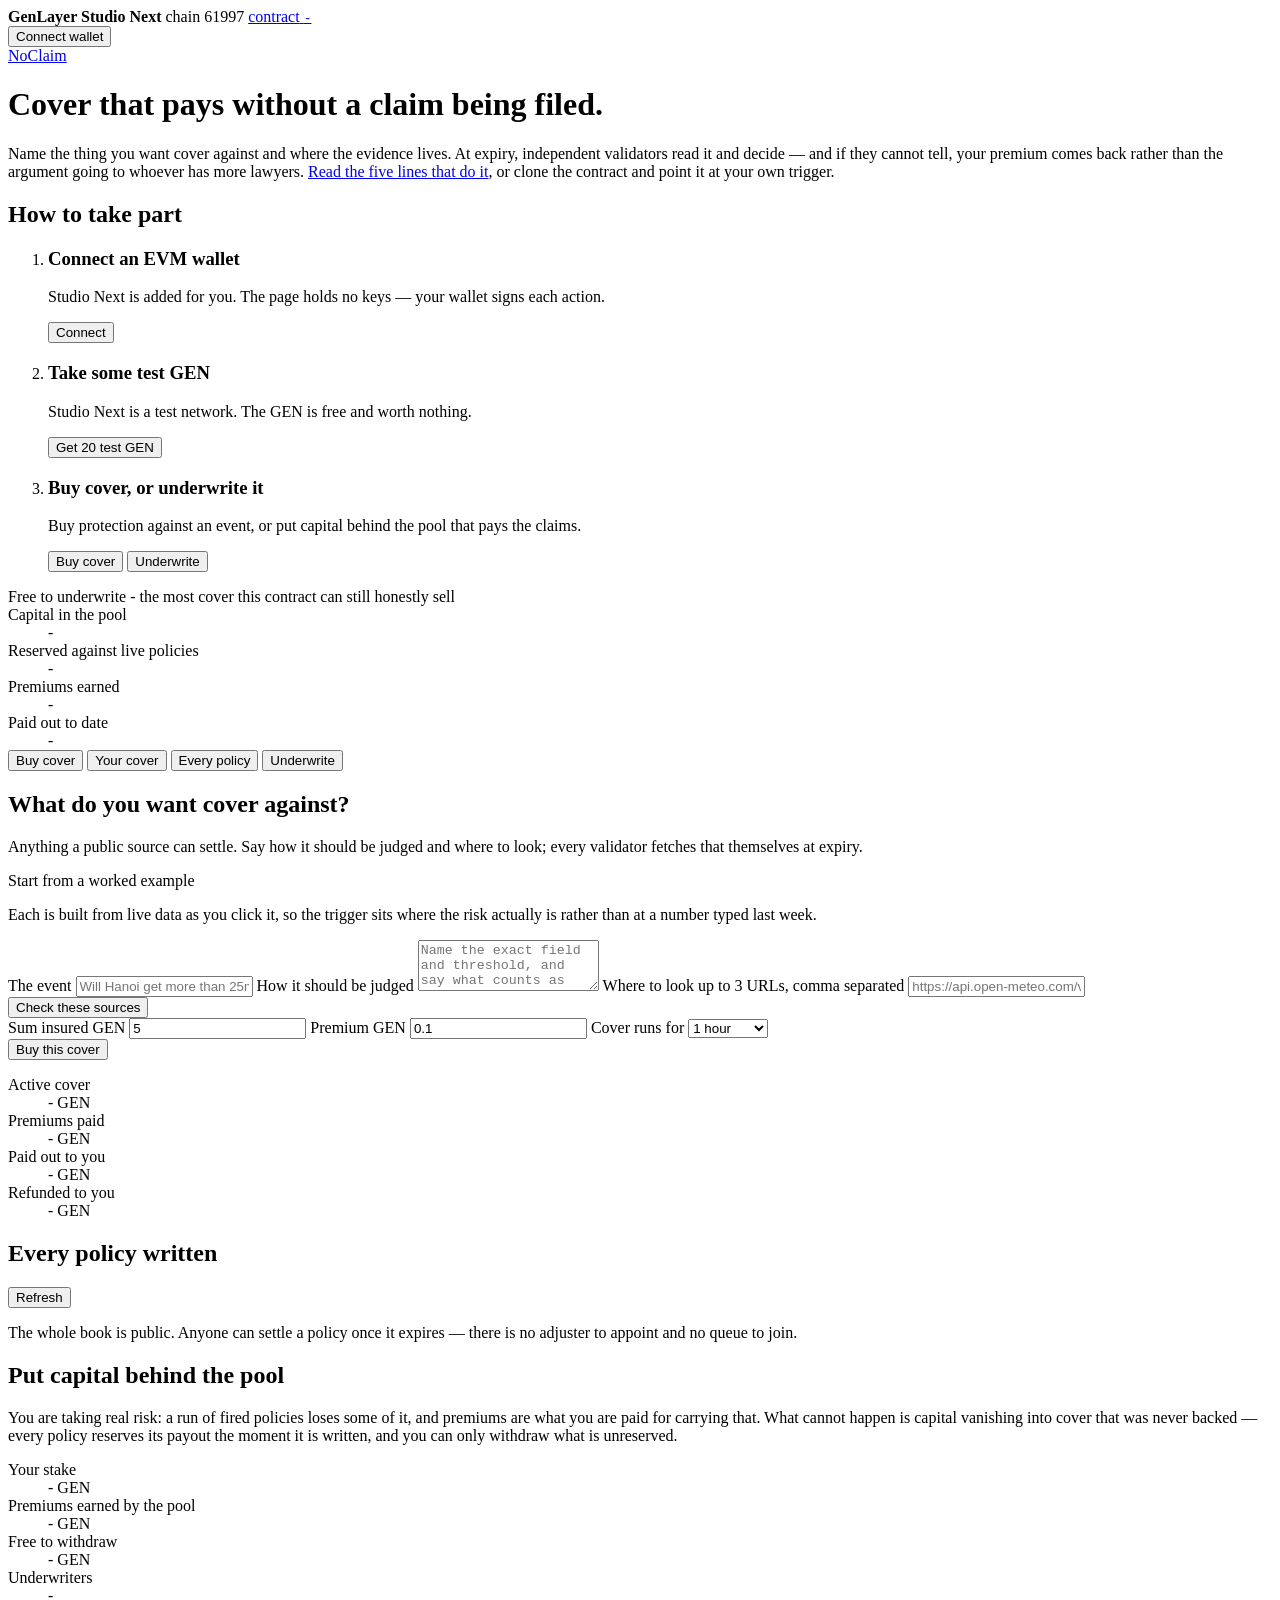
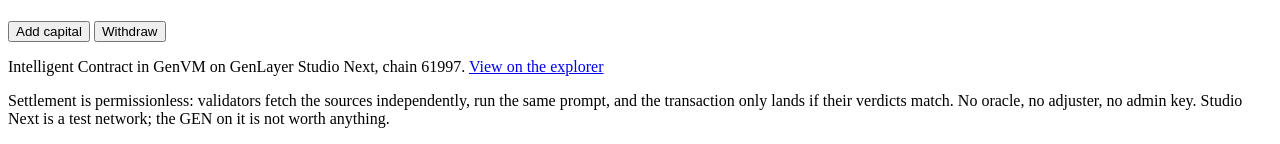
==== frontend/noclaim.html @ 23fc41a4 "feat: migrate and deploy NoClaim to GenLayer Studio Next (chain 61997)" ====
<!doctype html>
<html lang="en">
<head>
<meta charset="utf-8">
<meta name="viewport" content="width=device-width, initial-scale=1">
<title>NoClaim - cover that pays without a claim</title>
<meta name="description" content="Parametric cover on GenLayer. Name the trigger, pay a premium, and validators settle it from evidence. If they cannot, your premium comes back.">
<link rel="preconnect" href="https://fonts.googleapis.com">
<link rel="preconnect" href="https://fonts.gstatic.com" crossorigin>
<link rel="stylesheet" href="https://fonts.googleapis.com/css2?family=Newsreader:ital,opsz,wght@0,6..72,400;0,6..72,500;0,6..72,600;0,6..72,700&family=IBM+Plex+Mono:wght@400;500;600&family=IBM+Plex+Sans:wght@400;500;600&display=swap">
<link rel="icon" id="favicon" href="data:,">
<link rel="stylesheet" href="styles.css">
<script type="importmap">
{
  "imports": {
    "genlayer-js": "https://esm.sh/genlayer-js@2.0.0-rc.1",
    "genlayer-js/chains": "https://esm.sh/genlayer-js@2.0.0-rc.1/chains",
    "genlayer-js/types": "https://esm.sh/genlayer-js@2.0.0-rc.1/types"
  }
}
</script>
</head>
<body class="desk">

<!-- The network is not a footnote. Which chain this is talking to, which
     contract, and whether the wallet agrees, all live above everything else. -->
<div class="netbar" id="netbar">
  <div class="wrap netbar-inner">
    <span class="net-state" id="net-state">
      <span class="dot" id="net-dot"></span>
      <strong id="net-name">GenLayer Studio Next</strong>
      <span class="net-id" id="net-id">chain 61997</span>
    </span>
    <a class="net-contract" id="net-contract" href="#" target="_blank" rel="noopener" title="View the contract on the explorer">
      <span class="label">contract</span>
      <code id="contract-address">-</code>
    </a>
    <div class="netbar-right">
      <button id="btn-switch-chain" class="warnbtn" hidden>Switch to Studio Next</button>
      <span class="net-account" id="net-account" hidden>
        <code id="wallet-address">-</code>
        <!-- The wallet's own balance, because a payout of a few GEN into an
             account holding millions is invisible in the wallet itself, and
             that is exactly how "the money never arrived" gets reported. -->
        <span class="net-gen"><code id="wallet-gen">-</code> GEN</span>
        <button id="btn-signout" class="link">disconnect</button>
      </span>
      <button id="btn-connect" class="primary small">Connect wallet</button>
    </div>
  </div>
</div>

<header class="hero">
  <div class="wrap">
    <a class="lockup" href="index.html" title="Back to the home page">
      <span class="mark-slot" id="mark-slot"></span>
      <span class="wordmark">NoClaim</span>
    </a>
    <h1>Cover that pays without a claim being filed.</h1>
    <p class="hero-lede">
      Name the thing you want cover against and where the evidence lives. At
      expiry, independent validators read it and decide &mdash; and if they
      cannot tell, your premium comes back rather than the argument going to
      whoever has more lawyers.
      <a href="index.html#build">Read the five lines that do it</a>, or clone
      the contract and point it at your own trigger.
    </p>
  </div>
</header>

<!-- Where you are, right now, in three concrete steps. Ticks fill in from real
     state rather than being a static list of instructions. -->
<section class="wrap start" id="start">
  <div class="start-head">
    <h2>How to take part</h2>
    <span class="start-progress" id="start-progress"></span>
  </div>
  <ol class="steps-live" id="steps-live">
    <li id="step-connect">
      <span class="tick"></span>
      <div>
        <h3>Connect an EVM wallet</h3>
        <p>Studio Next is added for you. The page holds no keys &mdash; your wallet signs each action.</p>
        <button class="ghost small" id="step-connect-btn">Connect</button>
      </div>
    </li>
    <li id="step-gen">
      <span class="tick"></span>
      <div>
        <h3>Take some test GEN</h3>
        <p>Studio Next is a test network. The GEN is free and worth nothing.</p>
        <button class="ghost small" id="step-gen-btn">Get 20 test GEN</button>
      </div>
    </li>
    <li id="step-act">
      <span class="tick"></span>
      <div>
        <h3>Buy cover, or underwrite it</h3>
        <p>Buy protection against an event, or put capital behind the pool that pays the claims.</p>
        <div class="step-actions">
          <button class="ghost small" id="step-buy-btn">Buy cover</button>
          <button class="ghost small" id="step-uw-btn">Underwrite</button>
        </div>
      </div>
    </li>
  </ol>
</section>

<!-- The pool, in the terms that matter to each side of it. -->
<section class="wrap pool-strip">
  <div class="pool-card">
    <span class="pool-label">Free to underwrite</span>
    <span class="pool-figure" id="stat-free">-</span>
    <span class="pool-note">the most cover this contract can still honestly sell</span>
  </div>
  <div class="pool-side">
    <div><dt>Capital in the pool</dt><dd id="stat-total">-</dd></div>
    <div><dt>Reserved against live policies</dt><dd id="stat-reserved">-</dd></div>
    <div><dt>Premiums earned</dt><dd id="stat-earned">-</dd></div>
    <div><dt>Paid out to date</dt><dd id="stat-paid">-</dd></div>
  </div>
</section>

<main class="wrap">

  <div class="tabs" role="tablist">
    <button class="tab active" data-tab="buy" role="tab">Buy cover</button>
    <button class="tab" data-tab="mine" role="tab">Your cover <span class="count" id="tab-mine-count"></span></button>
    <button class="tab" data-tab="book" role="tab">Every policy <span class="count" id="tab-book-count"></span></button>
    <button class="tab" data-tab="underwrite" role="tab">Underwrite</button>
  </div>

  <!-- Buy -->
  <section class="tabpanel active" id="panel-buy">
    <div class="panel">
      <h2>What do you want cover against?</h2>
      <p class="lede">
        Anything a public source can settle. Say how it should be judged and
        where to look; every validator fetches that themselves at expiry.
      </p>

      <div class="templates">
        <span class="eyebrow">Start from a worked example</span>
        <div class="template-chips" id="template-chips"></div>
        <p class="fineprint" id="template-note">
          Each is built from live data as you click it, so the trigger sits where
          the risk actually is rather than at a number typed last week.
        </p>
      </div>

      <form id="buy-form">
        <label>
          The event
          <input id="f-trigger" maxlength="300" required
                 placeholder="Will Hanoi get more than 25mm of rain tomorrow?">
        </label>
        <label>
          How it should be judged
          <textarea id="f-criteria" maxlength="600" rows="3" required
                    placeholder="Name the exact field and threshold, and say what counts as UNKNOWN."></textarea>
        </label>
        <label>
          Where to look <span class="hint-inline">up to 3 URLs, comma separated</span>
          <input id="f-sources" spellcheck="false"
                 placeholder="https://api.open-meteo.com/v1/forecast?...">
        </label>
        <div class="source-tools">
          <button type="button" id="btn-check-sources" class="ghost small">Check these sources</button>
          <span class="warn" id="source-warning" hidden></span>
        </div>
        <div id="source-preview" class="source-preview" hidden></div>

        <div class="row">
          <label>
            Sum insured <span class="hint-inline">GEN</span>
            <input id="f-payout" type="number" step="0.1" min="0.1" value="5">
          </label>
          <label>
            Premium <span class="hint-inline">GEN</span>
            <input id="f-premium" type="number" step="0.01" min="0" value="0.1">
          </label>
          <label>
            Cover runs for
            <select id="f-window">
              <option value="6">6 minutes</option>
              <option value="60" selected>1 hour</option>
              <option value="360">6 hours</option>
              <option value="1440">1 day</option>
              <option value="10080">1 week</option>
            </select>
          </label>
        </div>

        <div class="quote" id="quote"></div>
        <button type="submit" id="btn-buy" class="primary">Buy this cover</button>
        <p class="fineprint" id="buy-hint"></p>
      </form>
    </div>
  </section>

  <!-- Your cover -->
  <section class="tabpanel" id="panel-mine">
    <div class="collect-banner" id="collect-panel" hidden>
      <div>
        <strong id="collect-line"></strong>
        <p class="fineprint">A paid claim, a refunded premium, or both. It is credited to you until you take it.</p>
      </div>
      <button id="btn-collect-all" class="primary">Collect</button>
    </div>
    <dl class="mine-summary" id="mine-summary">
      <div><dt>Active cover</dt><dd><span id="mine-active">-</span> <span class="unit">GEN</span></dd></div>
      <div><dt>Premiums paid</dt><dd><span id="mine-premiums">-</span> <span class="unit">GEN</span></dd></div>
      <div><dt>Paid out to you</dt><dd><span id="mine-paid">-</span> <span class="unit">GEN</span></dd></div>
      <div><dt>Refunded to you</dt><dd><span id="mine-refunded">-</span> <span class="unit">GEN</span></dd></div>
    </dl>
    <div id="mine-policies"></div>
  </section>

  <!-- The book -->
  <section class="tabpanel" id="panel-book">
    <div class="section-head">
      <h2>Every policy written</h2>
      <button id="btn-refresh" class="link">Refresh</button>
    </div>
    <p class="lede">
      The whole book is public. Anyone can settle a policy once it expires
      &mdash; there is no adjuster to appoint and no queue to join.
    </p>
    <div id="policies"></div>
  </section>

  <!-- Underwrite -->
  <section class="tabpanel" id="panel-underwrite">
    <div class="panel">
      <h2>Put capital behind the pool</h2>
      <p class="lede">
        You are taking real risk: a run of fired policies loses some of it, and
        premiums are what you are paid for carrying that. What cannot happen is
        capital vanishing into cover that was never backed &mdash; every policy
        reserves its payout the moment it is written, and you can only withdraw
        what is unreserved.
      </p>
      <dl class="mine-summary">
        <div><dt>Your stake</dt><dd><span id="uw-stake">-</span> <span class="unit">GEN</span></dd></div>
        <div><dt>Premiums earned by the pool</dt><dd><span id="uw-earned">-</span> <span class="unit">GEN</span></dd></div>
        <div><dt>Free to withdraw</dt><dd><span id="uw-free">-</span> <span class="unit">GEN</span></dd></div>
        <div><dt>Underwriters</dt><dd id="uw-count">-</dd></div>
      </dl>
      <div class="account-actions" id="uw-actions">
        <button id="btn-fund-pool" class="primary">Add capital</button>
        <button id="btn-withdraw-pool" class="ghost">Withdraw</button>
      </div>
    </div>
  </section>

</main>

<footer class="wrap">
  <p>
    Intelligent Contract in GenVM on GenLayer Studio Next, chain 61997.
    <a id="explorer-link" href="#" target="_blank" rel="noopener">View on the explorer</a>
  </p>
  <p class="fineprint">
    Settlement is permissionless: validators fetch the sources independently, run
    the same prompt, and the transaction only lands if their verdicts match. No
    oracle, no adjuster, no admin key. Studio Next is a test network; the GEN on it
    is not worth anything.
  </p>
</footer>

<div id="toast" class="toast" hidden></div>

<script type="module" src="noclaim.js"></script>
</body>
</html>
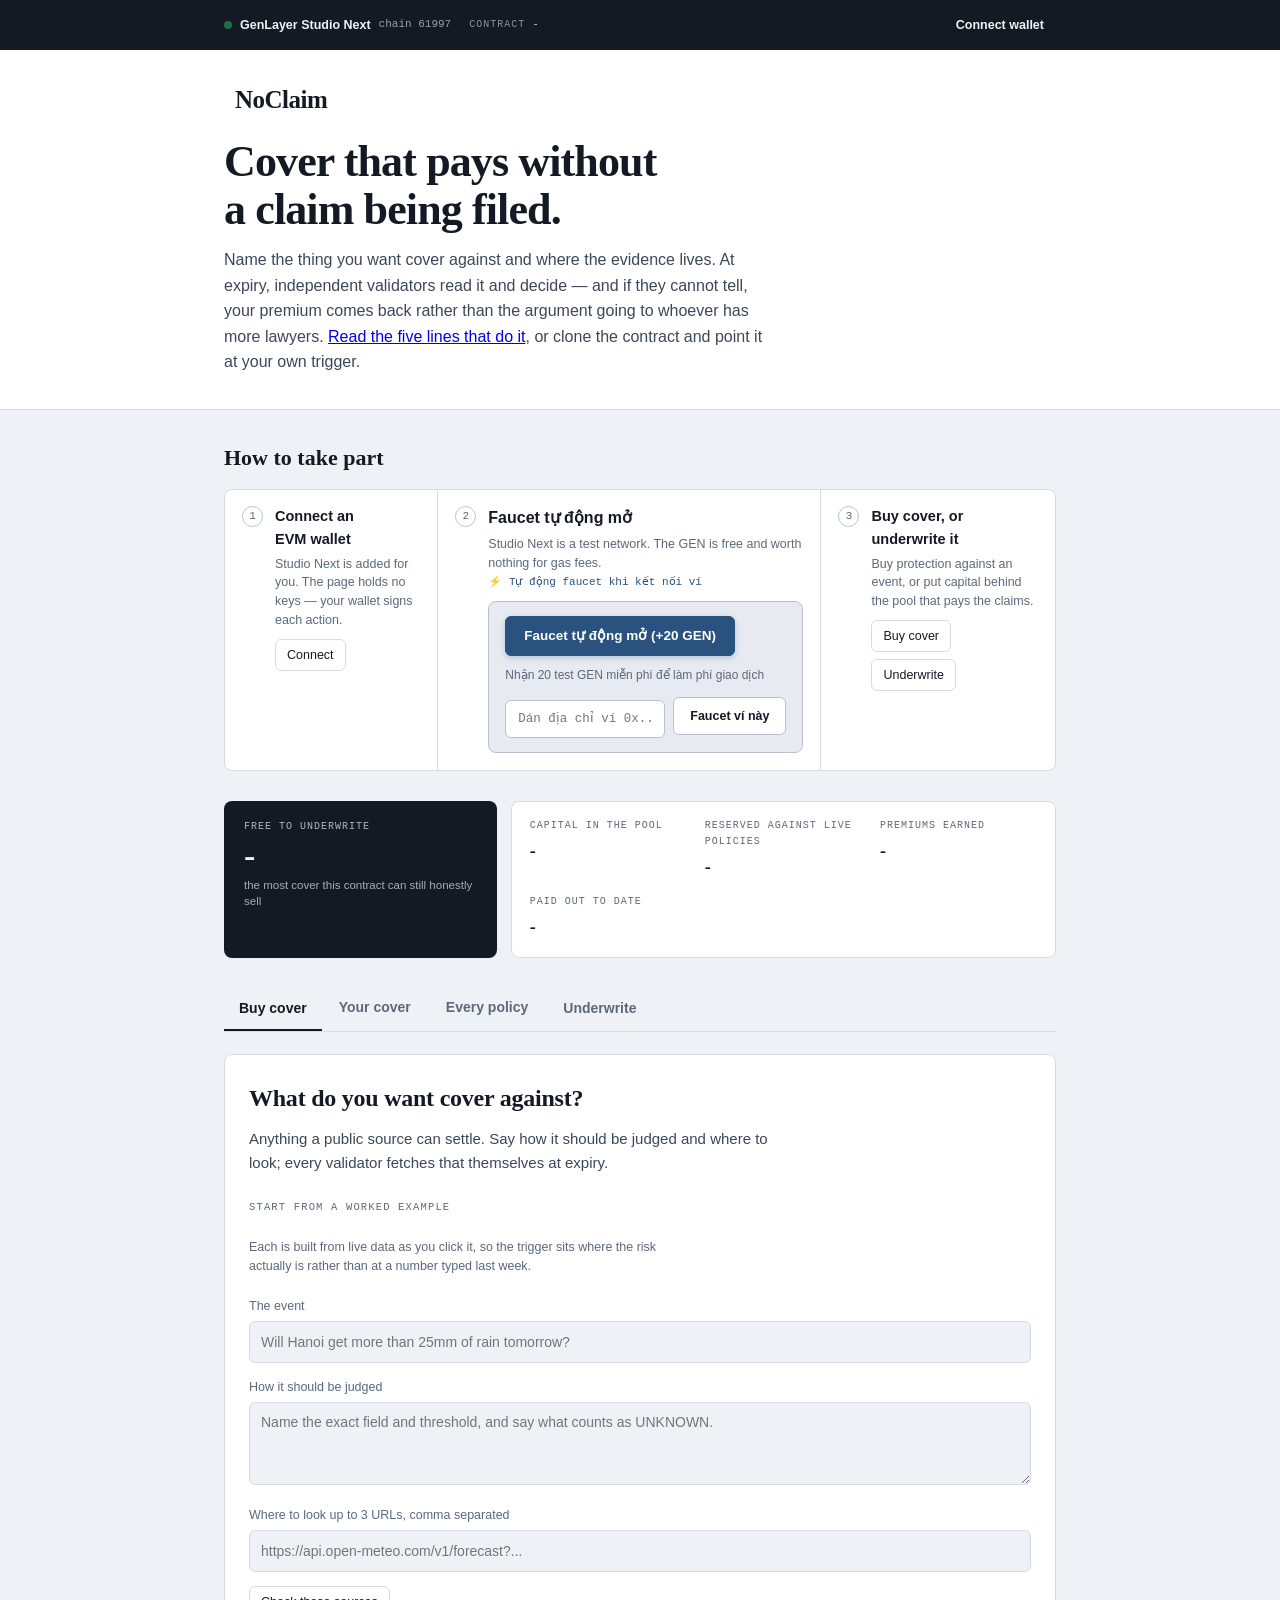
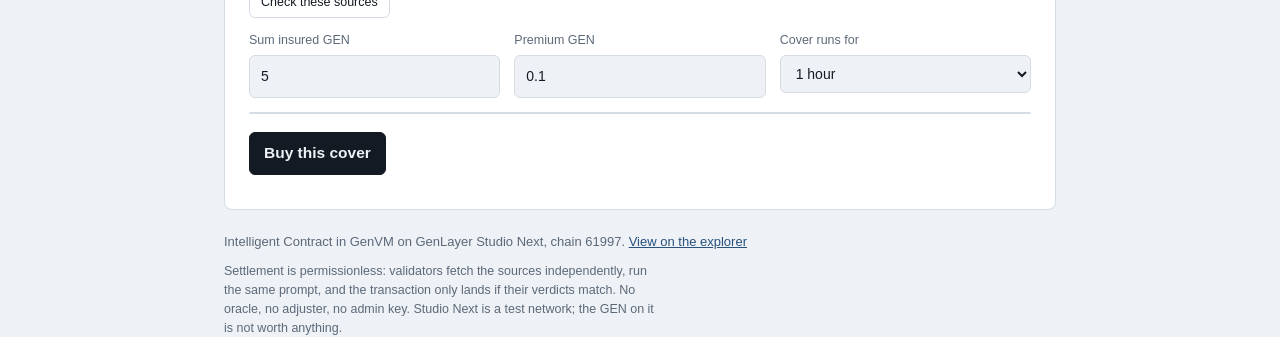
==== commit ffaf10c5: "feat: enlarge faucet box, keep faucet visible, add tx status HUD, and local faucet proxy" ====
--- a/frontend/noclaim.html
+++ b/frontend/noclaim.html
@@ -43,6 +43,7 @@
              account holding millions is invisible in the wallet itself, and
              that is exactly how "the money never arrived" gets reported. -->
         <span class="net-gen"><code id="wallet-gen">-</code> GEN</span>
+        <button id="netbar-faucet-btn" class="netbar-faucet-btn" title="Request 20 test GEN for fees">+ Faucet</button>
         <button id="btn-signout" class="link">disconnect</button>
       </span>
       <button id="btn-connect" class="primary small">Connect wallet</button>
@@ -87,9 +88,20 @@
     <li id="step-gen">
       <span class="tick"></span>
       <div>
-        <h3>Take some test GEN</h3>
-        <p>Studio Next is a test network. The GEN is free and worth nothing.</p>
-        <button class="ghost small" id="step-gen-btn">Get 20 test GEN</button>
+        <h3>Faucet tự động mở</h3>
+        <p>Studio Next is a test network. The GEN is free and worth nothing for gas fees. <span class="auto-faucet-tag">⚡ Tự động faucet khi kết nối ví</span></p>
+        <div class="faucet-box">
+          <div class="faucet-top-row">
+            <div class="action-status-wrap">
+              <button type="button" class="faucet-main-btn" id="step-gen-btn">Faucet tự động mở (+20 GEN)</button>
+            </div>
+            <span class="faucet-note">Nhận 20 test GEN miễn phí để làm phí giao dịch</span>
+          </div>
+          <div class="faucet-manual-row">
+            <input type="text" id="faucet-custom-addr" placeholder="Dán địa chỉ ví 0x... để faucet ngay" spellcheck="false" class="faucet-input">
+            <button type="button" class="faucet-sub-btn" id="faucet-custom-btn">Faucet ví này</button>
+          </div>
+        </div>
       </div>
     </li>
     <li id="step-act">
@@ -192,7 +204,9 @@
         </div>
 
         <div class="quote" id="quote"></div>
-        <button type="submit" id="btn-buy" class="primary">Buy this cover</button>
+        <div class="action-status-wrap">
+          <button type="submit" id="btn-buy" class="primary">Buy this cover</button>
+        </div>
         <p class="fineprint" id="buy-hint"></p>
       </form>
     </div>
@@ -205,7 +219,9 @@
         <strong id="collect-line"></strong>
         <p class="fineprint">A paid claim, a refunded premium, or both. It is credited to you until you take it.</p>
       </div>
-      <button id="btn-collect-all" class="primary">Collect</button>
+      <div class="action-status-wrap">
+        <button id="btn-collect-all" class="primary">Collect</button>
+      </div>
     </div>
     <dl class="mine-summary" id="mine-summary">
       <div><dt>Active cover</dt><dd><span id="mine-active">-</span> <span class="unit">GEN</span></dd></div>
@@ -246,7 +262,7 @@
         <div><dt>Free to withdraw</dt><dd><span id="uw-free">-</span> <span class="unit">GEN</span></dd></div>
         <div><dt>Underwriters</dt><dd id="uw-count">-</dd></div>
       </dl>
-      <div class="account-actions" id="uw-actions">
+      <div class="account-actions action-status-wrap" id="uw-actions">
         <button id="btn-fund-pool" class="primary">Add capital</button>
         <button id="btn-withdraw-pool" class="ghost">Withdraw</button>
       </div>
@@ -270,6 +286,33 @@
 
 <div id="toast" class="toast" hidden></div>
 
+<div id="tx-popup" class="tx-popup" hidden>
+  <div class="tx-popup-card" id="tx-popup-card">
+    <div class="tx-popup-header">
+      <div class="tx-popup-status-badge" id="tx-popup-badge">
+        <span class="tx-spinner small" id="tx-popup-spinner"></span>
+        <span id="tx-popup-icon" hidden></span>
+      </div>
+      <div class="tx-popup-headings">
+        <div class="tx-popup-title-row">
+          <strong id="tx-popup-title">Transaction in Progress</strong>
+          <span id="tx-popup-timer" class="tx-popup-timer">0s</span>
+        </div>
+        <div id="tx-popup-label" class="tx-popup-label"></div>
+      </div>
+      <button type="button" id="tx-popup-close" class="tx-popup-close" title="Dismiss" hidden aria-label="Close">&times;</button>
+    </div>
+    <div class="tx-popup-body">
+      <div class="tx-popup-msg-row">
+        <span id="tx-popup-msg">Waiting for wallet approval...</span>
+      </div>
+      <div class="tx-progress-bar">
+        <div class="tx-progress-fill" id="tx-progress-fill" style="width: 15%"></div>
+      </div>
+    </div>
+  </div>
+</div>
+
 <script type="module" src="noclaim.js"></script>
 </body>
 </html>
--- a/frontend/styles.css
+++ b/frontend/styles.css
@@ -0,0 +1,1862 @@
+/* One identity, shared by every page here: a cool filing-paper ground, ink
+   type, and three saturated colours reserved for the three things an
+   adjudication can come back as. Nothing else is allowed to be loud. */
+
+:root {
+  --ground: #eef1f5;
+  --surface: #ffffff;
+  --sunk: #e7ebf1;
+  --ink: #141a24;
+  --ink-soft: #3c4757;
+  --muted: #5c6979;
+  --line: #d5dce4;
+  --line-strong: #b8c2cf;
+
+  --yes: #1f6f4a;
+  --no: #a32e28;
+  --unknown: #8a6212;
+  --accent: #29527e;
+
+  --display: "Newsreader", "Iowan Old Style", Georgia, serif;
+  --body: "IBM Plex Sans", "Segoe UI", Helvetica, Arial, sans-serif;
+  --mono: "IBM Plex Mono", ui-monospace, SFMono-Regular, Menlo, monospace;
+
+  --radius: 8px;
+}
+
+@media (prefers-color-scheme: dark) {
+  :root:not([data-theme="light"]) {
+    --ground: #10141b;
+    --surface: #171d26;
+    --sunk: #1d242f;
+    --ink: #e4e9f0;
+    --ink-soft: #bcc6d3;
+    --muted: #8d9aab;
+    --line: #28313e;
+    --line-strong: #3a4553;
+
+    --yes: #58b585;
+    --no: #e2776e;
+    --unknown: #d9a441;
+    --accent: #7ba7dd;
+  }
+}
+
+:root[data-theme="dark"] {
+  --ground: #10141b;
+  --surface: #171d26;
+  --sunk: #1d242f;
+  --ink: #e4e9f0;
+  --ink-soft: #bcc6d3;
+  --muted: #8d9aab;
+  --line: #28313e;
+  --line-strong: #3a4553;
+
+  --yes: #58b585;
+  --no: #e2776e;
+  --unknown: #d9a441;
+  --accent: #7ba7dd;
+}
+
+* { box-sizing: border-box; }
+
+body {
+  margin: 0;
+  background: var(--ground);
+  color: var(--ink);
+  font-family: var(--body);
+  font-size: 15.5px;
+  line-height: 1.6;
+  -webkit-font-smoothing: antialiased;
+}
+
+body.busy { cursor: progress; }
+body.busy button:not(.link) { opacity: .45; pointer-events: none; }
+
+.wrap { max-width: 880px; margin: 0 auto; padding: 0 24px; }
+
+code { font-family: var(--mono); font-size: .88em; }
+
+h1, h2, h3 { text-wrap: balance; }
+
+/* ---- masthead ---- */
+
+.masthead {
+  background: var(--surface);
+  border-bottom: 1px solid var(--line);
+}
+
+.masthead-inner {
+  display: flex;
+  flex-wrap: wrap;
+  gap: 24px;
+  justify-content: space-between;
+  align-items: flex-start;
+  padding-top: 26px;
+  padding-bottom: 24px;
+}
+
+.brand { flex: 1 1 260px; min-width: 0; }
+.account { flex: 0 1 auto; }
+
+/* ---- brand lockup ---- */
+
+.lockup { display: flex; align-items: center; gap: 12px; }
+.mark-slot { display: inline-flex; color: var(--ink); }
+.mark { display: block; }
+
+/* The chain this actually runs on, stated next to the name rather than buried
+   in a footer - and the dot is live state, going amber the moment the wallet
+   wanders off StudioNet. */
+.chain-badge {
+  display: inline-flex;
+  align-items: center;
+  gap: 7px;
+  margin-top: 11px;
+  padding: 4px 11px 4px 9px;
+  border: 1px solid var(--line);
+  border-radius: 20px;
+  background: var(--ground);
+  font-size: 12px;
+  color: var(--muted);
+  text-decoration: none;
+}
+.chain-badge:hover { border-color: var(--line-strong); }
+.chain-badge strong { color: var(--ink); font-weight: 600; }
+.chain-badge .sep { color: var(--line-strong); }
+.chain-badge .dot {
+  width: 7px;
+  height: 7px;
+  border-radius: 50%;
+  background: var(--yes);
+  flex-shrink: 0;
+}
+.chain-badge .dot.bad { background: var(--unknown); }
+
+.brand h1 {
+  font-family: var(--display);
+  font-weight: 500;
+  font-size: 38px;
+  letter-spacing: -.02em;
+  margin: 0;
+  line-height: 1;
+}
+
+.tagline {
+  margin: 7px 0 0;
+  color: var(--muted);
+  font-size: 14.5px;
+  max-width: 42ch;
+}
+
+/* ---- account panel ---- */
+
+.account {
+  min-width: 330px;
+  background: var(--sunk);
+  border: 1px solid var(--line);
+  border-radius: var(--radius);
+  padding: 14px 16px;
+}
+
+.account-grid {
+  display: grid;
+  grid-template-columns: 1fr 1fr;
+  gap: 10px 18px;
+  margin: 0 0 12px;
+}
+.account-grid div { min-width: 0; }
+.account-grid dt {
+  font-family: var(--mono);
+  font-size: 10px;
+  letter-spacing: .1em;
+  text-transform: uppercase;
+  color: var(--muted);
+  margin-bottom: 2px;
+}
+.account-grid dd {
+  margin: 0;
+  font-size: 14px;
+  font-variant-numeric: tabular-nums;
+  display: flex;
+  align-items: baseline;
+  gap: 6px;
+  flex-wrap: wrap;
+}
+.unit { color: var(--muted); font-size: 12px; }
+
+.account-actions { display: flex; flex-wrap: wrap; gap: 6px; }
+
+/* ---- buttons ---- */
+
+button {
+  font: inherit;
+  font-weight: 500;
+  border-radius: 6px;
+  cursor: pointer;
+  border: 1px solid transparent;
+  padding: 8px 14px;
+  background: var(--sunk);
+  color: var(--ink);
+  transition: background .12s, border-color .12s;
+}
+button:hover { border-color: var(--line-strong); }
+button:focus-visible { outline: 2px solid var(--accent); outline-offset: 2px; }
+
+button.primary {
+  background: var(--ink);
+  color: var(--ground);
+  border-color: var(--ink);
+  font-weight: 600;
+}
+button.primary:hover { filter: brightness(1.3); }
+
+button.ghost { background: transparent; border-color: var(--line); }
+button.ghost:hover { background: var(--surface); }
+button.quiet { color: var(--muted); }
+
+button.link {
+  background: none;
+  border: 0;
+  padding: 0;
+  color: var(--accent);
+  font-size: 13px;
+  text-decoration: underline;
+  text-underline-offset: 3px;
+}
+button.link:hover { filter: brightness(1.2); border-color: transparent; }
+
+button:disabled { opacity: .4; cursor: not-allowed; }
+button:disabled:hover { border-color: transparent; filter: none; }
+
+button.yes, button.no { color: #fff; font-weight: 600; }
+button.yes { background: var(--yes); border-color: var(--yes); }
+button.no { background: var(--no); border-color: var(--no); }
+
+/* ---- shared blocks ---- */
+
+.panel {
+  background: var(--surface);
+  border: 1px solid var(--line);
+  border-radius: var(--radius);
+  padding: 24px;
+  margin-bottom: 22px;
+}
+
+.panel h2, .guide h2 {
+  font-family: var(--display);
+  font-weight: 600;
+  font-size: 24px;
+  letter-spacing: -.01em;
+  margin: 0 0 10px;
+}
+
+.section-head { display: flex; justify-content: space-between; align-items: baseline; margin-bottom: 14px; }
+.section-head h2 { margin: 0; }
+
+.lede { color: var(--ink-soft); margin: 0 0 18px; max-width: 66ch; font-size: 15px; }
+.fineprint { color: var(--muted); font-size: 12.5px; line-height: 1.5; margin: 10px 0 0; max-width: 62ch; }
+.hint-inline { color: var(--muted); font-weight: 400; text-transform: none; letter-spacing: 0; }
+.warn { color: var(--unknown); font-size: 13px; }
+
+.eyebrow {
+  font-family: var(--mono);
+  font-size: 10.5px;
+  letter-spacing: .11em;
+  text-transform: uppercase;
+  color: var(--muted);
+}
+
+.panel.login { border-color: var(--line-strong); }
+
+/* ---- how to play ---- */
+
+.guide { margin-bottom: 26px; }
+.guide-head { display: flex; justify-content: space-between; align-items: baseline; margin-bottom: 14px; }
+.guide-head h2 { margin: 0; }
+
+.guide-steps {
+  list-style: none;
+  counter-reset: step;
+  margin: 0;
+  padding: 0;
+  display: grid;
+  grid-template-columns: repeat(auto-fit, minmax(150px, 1fr));
+  gap: 1px;
+  background: var(--line);
+  border: 1px solid var(--line);
+  border-radius: var(--radius);
+  overflow: hidden;
+}
+
+.guide-steps li {
+  counter-increment: step;
+  background: var(--surface);
+  padding: 14px 16px 16px;
+}
+.guide-steps li::before {
+  content: counter(step);
+  display: block;
+  font-family: var(--mono);
+  font-size: 11px;
+  color: var(--muted);
+  margin-bottom: 6px;
+}
+.guide-steps h3 { margin: 0 0 4px; font-size: 14px; font-weight: 600; }
+.guide-steps p { margin: 0; font-size: 13px; color: var(--muted); line-height: 1.5; }
+
+.guide-note { margin: 12px 0 0; font-size: 13px; color: var(--muted); max-width: 66ch; }
+
+/* ---- forms ---- */
+
+form label { display: block; margin-bottom: 14px; font-size: 12.5px; color: var(--muted); font-weight: 500; }
+form .row { display: flex; gap: 14px; flex-wrap: wrap; }
+form .row label { flex: 1; min-width: 130px; }
+
+input, textarea, select {
+  width: 100%;
+  margin-top: 5px;
+  padding: 9px 11px;
+  background: var(--ground);
+  border: 1px solid var(--line);
+  border-radius: 6px;
+  color: var(--ink);
+  font: inherit;
+  font-size: 14px;
+}
+input:focus, textarea:focus, select:focus {
+  outline: 2px solid var(--accent);
+  outline-offset: -1px;
+  background: var(--surface);
+}
+textarea { resize: vertical; line-height: 1.5; }
+
+.templates { margin-bottom: 20px; }
+.template-chips { display: flex; flex-direction: column; gap: 10px; margin-top: 10px; }
+
+/* Grouped by reach - planet, markets, cities, code - because that spread is the
+   argument: one contract settles all of them without changing. */
+.template-group { display: grid; grid-template-columns: 74px 1fr; gap: 12px; align-items: baseline; }
+.group-name {
+  font-family: var(--mono);
+  font-size: 10px;
+  letter-spacing: .1em;
+  text-transform: uppercase;
+  color: var(--muted);
+  padding-top: 7px;
+}
+.group-chips { display: flex; flex-wrap: wrap; gap: 7px; }
+
+@media (max-width: 560px) {
+  .template-group { grid-template-columns: 1fr; gap: 4px; }
+  .group-name { padding-top: 0; }
+}
+
+.chip {
+  padding: 6px 13px;
+  background: transparent;
+  border: 1px solid var(--line-strong);
+  border-radius: 16px;
+  font-size: 13px;
+}
+.chip:hover { background: var(--sunk); }
+
+.source-tools { display: flex; align-items: center; gap: 12px; flex-wrap: wrap; margin-bottom: 12px; }
+
+.source-preview {
+  border: 1px solid var(--line);
+  border-radius: 6px;
+  background: var(--ground);
+  margin-bottom: 16px;
+  overflow: hidden;
+}
+.source-row {
+  display: grid;
+  grid-template-columns: 74px 1fr;
+  gap: 12px;
+  padding: 10px 13px;
+  border-bottom: 1px solid var(--line);
+  font-size: 12.5px;
+}
+.source-row:last-child { border-bottom: 0; }
+.source-row .status {
+  font-family: var(--mono);
+  font-size: 10.5px;
+  letter-spacing: .08em;
+  text-transform: uppercase;
+}
+.source-row.ok .status { color: var(--yes); }
+.source-row.bad .status { color: var(--no); }
+.source-row .body { min-width: 0; }
+.source-row .url { color: var(--muted); word-break: break-all; display: block; margin-bottom: 3px; }
+.source-row pre {
+  margin: 0;
+  font-family: var(--mono);
+  font-size: 11.5px;
+  color: var(--ink-soft);
+  white-space: pre-wrap;
+  word-break: break-word;
+  max-height: 7em;
+  overflow-y: auto;
+}
+
+/* ---- markets ---- */
+
+.market {
+  background: var(--surface);
+  border: 1px solid var(--line);
+  border-left: 3px solid var(--line-strong);
+  border-radius: 0 var(--radius) var(--radius) 0;
+  padding: 17px 19px;
+  margin-bottom: 12px;
+}
+.market.open { border-left-color: var(--accent); }
+.market.closed { border-left-color: var(--unknown); }
+
+.market-head { display: flex; justify-content: space-between; gap: 14px; align-items: flex-start; margin-bottom: 4px; }
+.market-head h3 {
+  margin: 0;
+  font-family: var(--display);
+  font-weight: 600;
+  font-size: 18px;
+  line-height: 1.25;
+}
+
+.badge {
+  flex-shrink: 0;
+  font-family: var(--mono);
+  font-size: 10.5px;
+  letter-spacing: .06em;
+  text-transform: uppercase;
+  padding: 3px 9px;
+  border-radius: 12px;
+  border: 1px solid var(--line);
+  color: var(--muted);
+  white-space: nowrap;
+}
+.badge.open { color: var(--yes); border-color: var(--yes); }
+.badge.closed { color: var(--unknown); border-color: var(--unknown); }
+.badge.open.late { color: var(--unknown); border-color: var(--unknown); }
+
+.criteria { color: var(--muted); font-size: 13px; margin: 0 0 14px; max-width: 74ch; }
+
+/* The implied price, drawn. In a parimutuel pool the share of money on a side
+   is the crowd's probability for it - the one number a prediction market exists
+   to produce, and the one this page used to omit entirely. */
+
+.book { margin-bottom: 14px; }
+
+.odds-bar {
+  display: flex;
+  height: 8px;
+  border-radius: 4px;
+  overflow: hidden;
+  background: var(--sunk);
+  margin-bottom: 10px;
+}
+.odds-yes { background: var(--yes); transition: width .4s ease; }
+.odds-no { background: var(--no); transition: width .4s ease; }
+
+.book-rows { display: flex; gap: 10px; }
+
+.pool {
+  flex: 1;
+  min-width: 0;
+  padding: 11px 13px;
+  border-radius: 6px;
+  background: var(--ground);
+  border: 1px solid var(--line);
+  display: grid;
+  grid-template-columns: auto 1fr;
+  grid-template-areas: "side pct" "amount mult";
+  gap: 2px 8px;
+  align-items: baseline;
+}
+.pool .side { grid-area: side; font-family: var(--mono); font-size: 10.5px; font-weight: 600; letter-spacing: .1em; }
+.pool .pct {
+  grid-area: pct;
+  justify-self: end;
+  font-size: 21px;
+  font-weight: 600;
+  font-variant-numeric: tabular-nums;
+  line-height: 1;
+}
+.pool .amount { grid-area: amount; font-size: 12.5px; color: var(--muted); font-variant-numeric: tabular-nums; }
+.pool .mult { grid-area: mult; justify-self: end; font-size: 12px; color: var(--muted); text-align: right; }
+
+.pool.yes .side, .pool.yes .pct { color: var(--yes); }
+.pool.no .side, .pool.no .pct { color: var(--no); }
+
+.verdict {
+  background: var(--ground);
+  border-left: 2px solid var(--accent);
+  padding: 10px 13px;
+  margin-bottom: 13px;
+  border-radius: 0 5px 5px 0;
+}
+.verdict .label {
+  font-family: var(--mono);
+  font-size: 10px;
+  letter-spacing: .1em;
+  text-transform: uppercase;
+  color: var(--muted);
+}
+.verdict p { margin: 4px 0 0; font-size: 13.5px; color: var(--ink-soft); }
+
+.market-actions { display: flex; gap: 8px; align-items: center; flex-wrap: wrap; }
+.market-actions .stake { width: 104px; margin: 0; font-variant-numeric: tabular-nums; }
+
+.claim-row {
+  display: flex;
+  align-items: center;
+  gap: 14px;
+  padding: 11px 0;
+  border-bottom: 1px solid var(--line);
+}
+.claim-row:last-child { border-bottom: 0; }
+.claim-row span { flex: 1; font-size: 14px; }
+.claim-row strong { font-variant-numeric: tabular-nums; }
+
+.net-ok { color: var(--yes); }
+.net-bad { color: var(--unknown); font-weight: 600; }
+
+footer { padding-top: 22px; padding-bottom: 48px; color: var(--muted); font-size: 13px; }
+footer a { color: var(--accent); }
+footer p { margin: 0 0 6px; }
+
+.toast {
+  position: fixed;
+  left: 50%;
+  bottom: 24px;
+  transform: translateX(-50%);
+  max-width: min(640px, calc(100vw - 40px));
+  padding: 12px 18px;
+  border-radius: var(--radius);
+  background: var(--surface);
+  color: var(--ink);
+  border: 1px solid var(--line-strong);
+  border-left: 3px solid var(--accent);
+  box-shadow: 0 10px 34px rgba(20, 26, 36, .18);
+  font-size: 14px;
+  z-index: 50;
+}
+.toast.success { border-left-color: var(--yes); }
+.toast.error { border-left-color: var(--no); }
+
+/* --- Transaction status: inline badge & floating mini popup --- */
+
+.action-status-wrap {
+  display: inline-flex;
+  align-items: center;
+  gap: 10px;
+  flex-wrap: wrap;
+}
+
+.inline-status {
+  display: inline-flex;
+  align-items: center;
+  gap: 6px;
+  font-family: var(--mono);
+  font-size: 11.5px;
+  padding: 4px 10px;
+  border-radius: 6px;
+  background: var(--sunk);
+  border: 1px solid var(--line);
+  color: var(--ink-soft);
+  max-width: 380px;
+  white-space: nowrap;
+  overflow: hidden;
+  text-overflow: ellipsis;
+  animation: fadeIn 0.2s ease-out;
+  vertical-align: middle;
+}
+
+.inline-status.is-loading {
+  background: var(--surface);
+  border-color: var(--accent);
+  color: var(--accent);
+  box-shadow: 0 0 8px rgba(41, 82, 126, 0.15);
+}
+
+.inline-status.is-success {
+  background: var(--surface);
+  border-color: var(--yes);
+  color: var(--yes);
+  font-weight: 500;
+}
+
+.inline-status.is-error {
+  background: var(--surface);
+  border-color: var(--no);
+  color: var(--no);
+  font-weight: 500;
+}
+
+button.is-busy {
+  opacity: 0.75;
+  cursor: wait !important;
+  pointer-events: none;
+}
+
+body.busy button:not(.is-busy) {
+  pointer-events: none;
+  opacity: 0.8;
+}
+
+.tx-spinner {
+  width: 13px;
+  height: 13px;
+  border: 2px solid currentColor;
+  border-right-color: transparent;
+  border-radius: 50%;
+  display: inline-block;
+  flex-shrink: 0;
+  animation: txSpin 0.75s linear infinite;
+}
+
+.tx-spinner.small {
+  width: 11px;
+  height: 11px;
+  border-width: 1.75px;
+}
+
+@keyframes txSpin {
+  to { transform: rotate(360deg); }
+}
+
+@keyframes fadeIn {
+  from { opacity: 0; transform: translateY(2px); }
+  to { opacity: 1; transform: translateY(0); }
+}
+
+/* Floating Transaction Popup (Mini HUD) */
+.tx-popup {
+  position: fixed;
+  right: 24px;
+  bottom: 24px;
+  z-index: 1000;
+  max-width: 360px;
+  width: calc(100vw - 32px);
+  animation: popupSlideIn 0.28s cubic-bezier(0.16, 1, 0.3, 1);
+}
+
+.tx-popup[hidden] {
+  display: none;
+}
+
+@keyframes popupSlideIn {
+  from { opacity: 0; transform: translateY(12px) scale(0.96); }
+  to { opacity: 1; transform: translateY(0) scale(1); }
+}
+
+.tx-popup-card {
+  background: var(--surface);
+  border: 1px solid var(--line-strong);
+  border-top: 3px solid var(--accent);
+  border-radius: 10px;
+  box-shadow: 0 14px 40px rgba(0, 0, 0, 0.25), 0 2px 8px rgba(0, 0, 0, 0.1);
+  padding: 14px 16px;
+  transition: border-color 0.25s ease, box-shadow 0.25s ease;
+}
+
+.tx-popup-card.is-success {
+  border-top-color: var(--yes);
+}
+
+.tx-popup-card.is-error {
+  border-top-color: var(--no);
+}
+
+.tx-popup-header {
+  display: flex;
+  align-items: flex-start;
+  gap: 10px;
+}
+
+.tx-popup-status-badge {
+  display: flex;
+  align-items: center;
+  justify-content: center;
+  width: 22px;
+  height: 22px;
+  flex-shrink: 0;
+  border-radius: 50%;
+  background: var(--sunk);
+  color: var(--accent);
+  margin-top: 1px;
+}
+
+.tx-popup-card.is-success .tx-popup-status-badge {
+  background: rgba(31, 111, 74, 0.15);
+  color: var(--yes);
+}
+
+.tx-popup-card.is-error .tx-popup-status-badge {
+  background: rgba(163, 46, 40, 0.15);
+  color: var(--no);
+}
+
+.tx-popup-headings {
+  flex: 1;
+  min-width: 0;
+}
+
+.tx-popup-title-row {
+  display: flex;
+  align-items: center;
+  justify-content: space-between;
+  gap: 8px;
+}
+
+.tx-popup-title-row strong {
+  font-family: var(--body);
+  font-size: 13.5px;
+  font-weight: 600;
+  color: var(--ink);
+}
+
+.tx-popup-timer {
+  font-family: var(--mono);
+  font-size: 11px;
+  color: var(--muted);
+  background: var(--sunk);
+  padding: 1px 6px;
+  border-radius: 4px;
+}
+
+.tx-popup-label {
+  font-size: 12px;
+  color: var(--muted);
+  margin: 2px 0 0;
+  white-space: nowrap;
+  overflow: hidden;
+  text-overflow: ellipsis;
+}
+
+.tx-popup-close {
+  background: transparent;
+  border: none;
+  font-size: 18px;
+  line-height: 1;
+  color: var(--muted);
+  cursor: pointer;
+  padding: 0 4px;
+  margin: -4px -4px 0 0;
+  border-radius: 4px;
+}
+
+.tx-popup-close:hover {
+  color: var(--ink);
+  background: var(--sunk);
+}
+
+.tx-popup-body {
+  margin-top: 10px;
+}
+
+.tx-popup-msg-row {
+  font-family: var(--mono);
+  font-size: 11.5px;
+  color: var(--ink-soft);
+  line-height: 1.4;
+  margin-bottom: 8px;
+  word-break: break-word;
+}
+
+.tx-progress-bar {
+  width: 100%;
+  height: 4px;
+  background: var(--sunk);
+  border-radius: 2px;
+  overflow: hidden;
+}
+
+.tx-progress-fill {
+  height: 100%;
+  width: 15%;
+  background: var(--accent);
+  border-radius: 2px;
+  transition: width 0.35s ease, background-color 0.25s ease;
+}
+
+.tx-popup-card.is-success .tx-progress-fill {
+  background: var(--yes);
+  width: 100% !important;
+}
+
+.tx-popup-card.is-error .tx-progress-fill {
+  background: var(--no);
+}
+
+@media (max-width: 660px) {
+  .pools { flex-direction: column; }
+  .account { min-width: 0; width: 100%; }
+  .brand h1 { font-size: 32px; }
+}
+
+@media (prefers-reduced-motion: reduce) {
+  * { transition: none !important; }
+}
+
+/* ---- stats strip ---- */
+
+.stats-strip {
+  background: var(--surface);
+  border-bottom: 1px solid var(--line);
+  margin-bottom: 30px;
+}
+.stats {
+  display: grid;
+  grid-template-columns: repeat(auto-fit, minmax(140px, 1fr));
+  gap: 18px;
+  padding-top: 15px;
+  padding-bottom: 15px;
+}
+.stats dt {
+  font-family: var(--mono);
+  font-size: 10px;
+  letter-spacing: .1em;
+  text-transform: uppercase;
+  color: var(--muted);
+  margin-bottom: 3px;
+}
+.stats dd {
+  margin: 0;
+  font-family: var(--display);
+  font-size: 22px;
+  font-weight: 600;
+  font-variant-numeric: tabular-nums;
+  line-height: 1.1;
+}
+
+/* ---- markets section ---- */
+
+#markets-section { margin-bottom: 26px; }
+.section-tools { display: flex; align-items: center; gap: 14px; }
+
+.empty {
+  border: 1px dashed var(--line-strong);
+  border-radius: var(--radius);
+  padding: 30px;
+  text-align: center;
+  color: var(--muted);
+  margin: 0;
+}
+
+.panel.claimable { border-left: 3px solid var(--yes); }
+
+/* ================= home page ================= */
+
+.home-nav {
+  background: var(--surface);
+  border-bottom: 1px solid var(--line);
+  position: sticky;
+  top: 0;
+  z-index: 20;
+}
+.home-nav-inner {
+  display: flex;
+  align-items: center;
+  justify-content: space-between;
+  gap: 18px;
+  flex-wrap: wrap;
+  padding-top: 14px;
+  padding-bottom: 14px;
+}
+.home-nav nav { display: flex; align-items: center; gap: 14px; flex-wrap: wrap; }
+
+.lockup { text-decoration: none; color: inherit; }
+.wordmark {
+  font-family: var(--display);
+  font-size: 25px;
+  font-weight: 600;
+  letter-spacing: -.02em;
+}
+
+/* An anchor that has to read as a button. */
+.btn-link {
+  display: inline-flex;
+  align-items: center;
+  padding: 9px 17px;
+  border-radius: 6px;
+  border: 1px solid transparent;
+  font-size: 14px;
+  font-weight: 600;
+  text-decoration: none;
+}
+.btn-link.primary { background: var(--ink); color: var(--ground); border-color: var(--ink); }
+.btn-link.primary:hover { filter: brightness(1.3); }
+.btn-link.ghost { border-color: var(--line-strong); color: var(--ink); background: transparent; }
+.btn-link.ghost:hover { background: var(--sunk); }
+
+.hero { padding: 68px 24px 56px; }
+.hero .eyebrow { display: block; margin-bottom: 20px; }
+.hero h1 {
+  font-family: var(--display);
+  font-weight: 600;
+  font-size: clamp(40px, 6.4vw, 66px);
+  line-height: 1.02;
+  letter-spacing: -.028em;
+  margin: 0 0 22px;
+}
+.hero-lede {
+  font-size: 17.5px;
+  line-height: 1.6;
+  color: var(--ink-soft);
+  max-width: 60ch;
+  margin: 0 0 28px;
+}
+.hero-actions { display: flex; gap: 10px; flex-wrap: wrap; margin-bottom: 44px; }
+
+.hero-stats {
+  display: grid;
+  grid-template-columns: repeat(auto-fit, minmax(150px, 1fr));
+  gap: 20px;
+  margin: 0;
+  padding-top: 26px;
+  border-top: 1px solid var(--line);
+}
+.hero-stats dt {
+  font-family: var(--mono);
+  font-size: 10px;
+  letter-spacing: .1em;
+  text-transform: uppercase;
+  color: var(--muted);
+  margin-bottom: 4px;
+}
+.hero-stats dd {
+  margin: 0;
+  font-family: var(--display);
+  font-size: 30px;
+  font-weight: 600;
+  font-variant-numeric: tabular-nums;
+  line-height: 1;
+}
+.hero-note { color: var(--muted); font-size: 12.5px; margin: 12px 0 0; }
+
+body.home section { padding-top: 54px; padding-bottom: 54px; }
+body.home .band { background: var(--surface); border-block: 1px solid var(--line); }
+body.home h2 {
+  font-family: var(--display);
+  font-weight: 600;
+  font-size: clamp(26px, 3.4vw, 34px);
+  letter-spacing: -.018em;
+  margin: 0 0 20px;
+  max-width: 24ch;
+}
+
+.two-col {
+  display: grid;
+  grid-template-columns: repeat(auto-fit, minmax(280px, 1fr));
+  gap: 22px;
+  margin-bottom: 26px;
+}
+.two-col p { margin: 0; color: var(--ink-soft); }
+
+.pull {
+  font-family: var(--display);
+  font-size: 20px;
+  line-height: 1.45;
+  color: var(--ink);
+  border-left: 3px solid var(--accent);
+  padding-left: 20px;
+  max-width: 62ch;
+  margin: 0;
+}
+
+.verdicts {
+  display: grid;
+  grid-template-columns: repeat(auto-fit, minmax(210px, 1fr));
+  gap: 14px;
+  margin: 26px 0 0;
+}
+.verdict-card {
+  border-top: 3px solid var(--edge);
+  background: var(--surface);
+  border-right: 1px solid var(--line);
+  border-bottom: 1px solid var(--line);
+  border-left: 1px solid var(--line);
+  padding: 15px 17px 17px;
+}
+.verdict-card .name {
+  font-family: var(--mono);
+  font-size: 12px;
+  font-weight: 600;
+  letter-spacing: .1em;
+  color: var(--edge);
+  margin: 0 0 6px;
+}
+.verdict-card p { margin: 0; font-size: 13.5px; line-height: 1.5; color: var(--ink-soft); }
+.v-yes { --edge: var(--yes); }
+.v-no { --edge: var(--no); }
+.v-unknown { --edge: var(--unknown); }
+.under-verdicts { margin: 22px 0 0; max-width: 66ch; color: var(--ink-soft); }
+
+.home-markets { display: grid; gap: 12px; }
+.home-market {
+  display: block;
+  text-decoration: none;
+  color: inherit;
+  background: var(--ground);
+  border: 1px solid var(--line);
+  border-left: 3px solid var(--line-strong);
+  border-radius: 0 var(--radius) var(--radius) 0;
+  padding: 16px 18px;
+}
+.home-market.open { border-left-color: var(--accent); }
+.home-market:hover { border-color: var(--line-strong); background: var(--sunk); }
+.hm-head { display: flex; justify-content: space-between; gap: 14px; align-items: flex-start; margin-bottom: 12px; }
+.hm-head h3 {
+  margin: 0;
+  font-family: var(--display);
+  font-size: 17px;
+  font-weight: 600;
+  line-height: 1.3;
+}
+.hm-foot {
+  display: flex;
+  gap: 16px;
+  margin-top: 9px;
+  font-size: 12.5px;
+  font-variant-numeric: tabular-nums;
+}
+.hm-yes { color: var(--yes); font-weight: 600; }
+.hm-no { color: var(--no); font-weight: 600; }
+.hm-pool { color: var(--muted); margin-left: auto; }
+
+figure.exhibit {
+  margin: 24px 0;
+  background: var(--surface);
+  border: 1px solid var(--line);
+  border-left: 3px solid var(--unknown);
+  border-radius: 0 var(--radius) var(--radius) 0;
+}
+figure.exhibit figcaption {
+  display: flex;
+  flex-wrap: wrap;
+  gap: 10px;
+  justify-content: space-between;
+  padding: 10px 18px;
+  border-bottom: 1px solid var(--line);
+  font-family: var(--mono);
+  font-size: 10.5px;
+  letter-spacing: .08em;
+  text-transform: uppercase;
+  color: var(--muted);
+}
+figure.exhibit .tag { color: var(--unknown); font-weight: 500; }
+figure.exhibit blockquote {
+  margin: 0;
+  padding: 16px 18px;
+  font-family: var(--display);
+  font-size: 17px;
+  line-height: 1.5;
+  color: var(--ink);
+}
+
+.cta { background: var(--ink); color: var(--ground); }
+.cta h2 { color: var(--ground); }
+.cta p { color: var(--ground); opacity: .82; max-width: 56ch; margin: 0 0 24px; }
+.cta .btn-link.primary { background: var(--ground); color: var(--ink); border-color: var(--ground); }
+
+@media (max-width: 620px) {
+  .hero { padding-top: 44px; }
+  .home-nav { position: static; }
+}
+
+/* ---- the book: who is on which side ---- */
+
+.book-toggle { margin-top: 12px; }
+
+.book-log {
+  margin-top: 10px;
+  border: 1px solid var(--line);
+  border-radius: 6px;
+  overflow: hidden;
+}
+.book-row {
+  display: grid;
+  grid-template-columns: auto 42px 1fr auto;
+  gap: 12px;
+  align-items: baseline;
+  padding: 8px 13px;
+  border-bottom: 1px solid var(--line);
+  font-size: 12.5px;
+  background: var(--ground);
+  font-variant-numeric: tabular-nums;
+}
+.book-row:last-child { border-bottom: 0; }
+.book-row .who { color: var(--muted); }
+.book-row .what { font-family: var(--mono); font-size: 10.5px; font-weight: 600; letter-spacing: .08em; }
+.book-row.yes .what { color: var(--yes); }
+.book-row.no .what { color: var(--no); }
+.book-row .outcome { color: var(--muted); text-align: right; }
+.book-empty { margin: 0; padding: 12px 13px; color: var(--muted); font-size: 13px; background: var(--ground); }
+
+/* ================= the cover desk ================= */
+
+.underwriter-grid { grid-template-columns: repeat(auto-fit, minmax(130px, 1fr)); margin-bottom: 14px; }
+
+#policies-section { margin-bottom: 26px; }
+
+.policy {
+  background: var(--surface);
+  border: 1px solid var(--line);
+  border-left: 3px solid var(--line-strong);
+  border-radius: 0 var(--radius) var(--radius) 0;
+  padding: 17px 19px;
+  margin-bottom: 12px;
+}
+.policy.live { border-left-color: var(--accent); }
+.policy.due { border-left-color: var(--unknown); }
+.policy.paid { border-left-color: var(--yes); }
+.policy.refunded { border-left-color: var(--unknown); }
+
+.policy-head { display: flex; justify-content: space-between; gap: 14px; align-items: flex-start; margin-bottom: 4px; }
+.policy-head h3 {
+  margin: 0;
+  font-family: var(--display);
+  font-weight: 600;
+  font-size: 18px;
+  line-height: 1.25;
+}
+.badge.live { color: var(--accent); border-color: var(--accent); }
+.badge.due { color: var(--unknown); border-color: var(--unknown); }
+.badge.paid { color: var(--yes); border-color: var(--yes); }
+.badge.refunded { color: var(--unknown); border-color: var(--unknown); }
+
+.terms { display: flex; gap: 10px; margin-bottom: 13px; flex-wrap: wrap; }
+.term {
+  flex: 1;
+  min-width: 130px;
+  padding: 10px 13px;
+  border-radius: 6px;
+  background: var(--ground);
+  border: 1px solid var(--line);
+  display: flex;
+  flex-direction: column;
+  gap: 2px;
+}
+.term-label {
+  font-family: var(--mono);
+  font-size: 10px;
+  letter-spacing: .1em;
+  text-transform: uppercase;
+  color: var(--muted);
+}
+.term-value { font-size: 16px; font-variant-numeric: tabular-nums; }
+.term-value.mono { font-family: var(--mono); font-size: 13px; }
+.you {
+  font-family: var(--body);
+  font-size: 10px;
+  text-transform: uppercase;
+  letter-spacing: .08em;
+  color: var(--accent);
+  border: 1px solid var(--accent);
+  border-radius: 10px;
+  padding: 1px 6px;
+  margin-left: 4px;
+}
+
+.verdict.paid { border-left-color: var(--yes); }
+.verdict.refunded { border-left-color: var(--unknown); }
+
+.policy-actions { display: flex; gap: 8px; align-items: center; flex-wrap: wrap; }
+
+/* The quote: what it costs and whether the pool can back it, shown while the
+   numbers are still being typed rather than after a refusal. */
+.quote {
+  border: 1px solid var(--line);
+  border-radius: 6px;
+  background: var(--ground);
+  margin-bottom: 18px;
+  overflow: hidden;
+}
+.quote-row {
+  display: flex;
+  justify-content: space-between;
+  gap: 14px;
+  align-items: baseline;
+  padding: 9px 14px;
+  border-bottom: 1px solid var(--line);
+  font-size: 13px;
+}
+.quote-row:last-child { border-bottom: 0; }
+.q-label { color: var(--muted); }
+.q-value { font-variant-numeric: tabular-nums; text-align: right; }
+.q-note { color: var(--muted); font-size: 12px; }
+.quote-row.ok .q-value { color: var(--yes); }
+.quote-row.bad .q-value { color: var(--no); }
+
+.mine-summary {
+  display: grid;
+  grid-template-columns: repeat(auto-fit, minmax(130px, 1fr));
+  gap: 12px 18px;
+  margin: 0 0 14px;
+  padding: 14px 16px;
+  background: var(--surface);
+  border: 1px solid var(--line);
+  border-left: 3px solid var(--accent);
+  border-radius: 0 var(--radius) var(--radius) 0;
+}
+.mine-summary dt {
+  font-family: var(--mono);
+  font-size: 10px;
+  letter-spacing: .1em;
+  text-transform: uppercase;
+  color: var(--muted);
+  margin-bottom: 3px;
+}
+.mine-summary dd {
+  margin: 0;
+  font-size: 19px;
+  font-variant-numeric: tabular-nums;
+  font-family: var(--display);
+  font-weight: 600;
+}
+#mine-section { margin-bottom: 28px; }
+#mine-section .section-head { margin-bottom: 12px; }
+
+/* ================= cover desk: rebuilt ================= */
+
+/* --- the network bar: which chain, which contract, who is connected --- */
+
+.netbar {
+  background: var(--ink);
+  color: var(--ground);
+  font-size: 12.5px;
+  position: sticky;
+  top: 0;
+  z-index: 30;
+}
+.netbar.wrong { background: var(--unknown); color: #1a1206; }
+
+.netbar-inner {
+  display: flex;
+  align-items: center;
+  gap: 18px;
+  flex-wrap: wrap;
+  padding-top: 9px;
+  padding-bottom: 9px;
+}
+.net-state { display: inline-flex; align-items: center; gap: 8px; }
+.netbar .dot { width: 8px; height: 8px; border-radius: 50%; background: var(--yes); flex-shrink: 0; }
+.netbar .dot.bad { background: #ffd479; }
+.netbar strong { font-weight: 600; }
+.net-id { opacity: .62; font-family: var(--mono); font-size: 11px; }
+
+.net-contract {
+  display: inline-flex;
+  align-items: baseline;
+  gap: 7px;
+  color: inherit;
+  text-decoration: none;
+  opacity: .8;
+}
+.net-contract:hover { opacity: 1; text-decoration: underline; }
+.net-contract .label {
+  font-family: var(--mono);
+  font-size: 10px;
+  letter-spacing: .1em;
+  text-transform: uppercase;
+  opacity: .7;
+}
+.net-contract code { font-size: 11px; }
+
+.netbar-right { margin-left: auto; display: inline-flex; align-items: center; gap: 12px; }
+.net-account { display: inline-flex; align-items: center; gap: 9px; }
+.net-account code { font-size: 11.5px; }
+.netbar .link { color: inherit; opacity: .7; font-size: 11.5px; }
+.netbar .link:hover { opacity: 1; }
+
+button.small { padding: 5px 11px; font-size: 12.5px; }
+button.warnbtn {
+  background: var(--ground);
+  color: var(--ink);
+  border-color: var(--ground);
+  font-weight: 600;
+  padding: 5px 11px;
+  font-size: 12.5px;
+}
+
+/* --- hero --- */
+
+body.desk .hero {
+  background: var(--surface);
+  border-bottom: 1px solid var(--line);
+  padding: 30px 0 34px;
+  margin-bottom: 30px;
+}
+body.desk .hero .lockup { display: inline-flex; align-items: center; gap: 11px; margin-bottom: 18px; }
+body.desk .hero h1 {
+  font-family: var(--display);
+  font-weight: 600;
+  font-size: clamp(28px, 4.4vw, 44px);
+  line-height: 1.08;
+  letter-spacing: -.02em;
+  margin: 0 0 14px;
+  max-width: 20ch;
+}
+body.desk .hero .hero-lede {
+  font-size: 16px;
+  line-height: 1.6;
+  color: var(--ink-soft);
+  max-width: 62ch;
+  margin: 0;
+}
+
+/* --- how to take part: live state, not a static list --- */
+
+.start { margin-bottom: 30px; }
+.start-head { display: flex; justify-content: space-between; align-items: baseline; margin-bottom: 14px; }
+.start-head h2 {
+  font-family: var(--display);
+  font-weight: 600;
+  font-size: 22px;
+  margin: 0;
+}
+.start-progress { font-family: var(--mono); font-size: 11px; letter-spacing: .08em; color: var(--muted); }
+
+.steps-live {
+  list-style: none;
+  counter-reset: step;
+  margin: 0;
+  padding: 0;
+  display: grid;
+  grid-template-columns: repeat(auto-fit, minmax(230px, 1fr));
+  gap: 1px;
+  background: var(--line);
+  border: 1px solid var(--line);
+  border-radius: var(--radius);
+  overflow: hidden;
+}
+.steps-live li {
+  counter-increment: step;
+  background: var(--surface);
+  padding: 15px 17px 17px;
+  display: flex;
+  gap: 12px;
+  align-items: flex-start;
+}
+.steps-live li.done { background: var(--sunk); }
+.steps-live li.done h3, .steps-live li.done p { opacity: .6; }
+
+.steps-live .tick {
+  flex-shrink: 0;
+  width: 21px;
+  height: 21px;
+  border-radius: 50%;
+  border: 1.5px solid var(--line-strong);
+  color: var(--muted);
+  font-family: var(--mono);
+  font-size: 11px;
+  display: inline-flex;
+  align-items: center;
+  justify-content: center;
+  margin-top: 1px;
+}
+.steps-live .tick::before { content: counter(step); }
+.steps-live li.done .tick {
+  border-color: var(--yes);
+  background: var(--yes);
+  color: #fff;
+}
+.steps-live li.done .tick::before { content: "\2713"; }
+.steps-live li.now .tick { border-color: var(--accent); color: var(--accent); }
+
+.steps-live h3 { margin: 0 0 3px; font-size: 14.5px; font-weight: 600; }
+.steps-live p { margin: 0 0 9px; font-size: 12.5px; color: var(--muted); line-height: 1.5; }
+.steps-live button { margin: 0; }
+.steps-live #step-connect.done button { display: none; }
+.steps-live #step-gen { min-width: 280px; }
+.steps-live #step-gen.done { background: var(--surface) !important; }
+.steps-live #step-gen.done h3,
+.steps-live #step-gen.done p { opacity: 1 !important; }
+.steps-live #step-gen h3 { font-size: 16px; font-weight: 700; color: var(--ink); margin-bottom: 4px; }
+
+.steps-live #step-gen button { display: inline-block !important; }
+.steps-live #step-gen .action-status-wrap { display: inline-flex !important; }
+.steps-live #step-gen .faucet-box { display: flex !important; }
+.steps-live #step-gen .faucet-manual-row { display: flex !important; }
+.steps-live #step-gen .auto-faucet-tag { display: inline-block !important; }
+
+@media (min-width: 900px) {
+  .steps-live {
+    grid-template-columns: minmax(200px, 1fr) minmax(360px, 1.8fr) minmax(220px, 1.1fr);
+  }
+}
+
+.faucet-box {
+  background: var(--sunk);
+  border: 1.5px solid var(--line-strong);
+  border-radius: var(--radius);
+  padding: 14px 16px;
+  margin-top: 10px;
+  display: flex;
+  flex-direction: column;
+  gap: 10px;
+}
+
+.faucet-top-row {
+  display: flex;
+  align-items: center;
+  gap: 10px;
+  flex-wrap: wrap;
+}
+
+.faucet-main-btn {
+  font-family: var(--body);
+  font-size: 13.5px;
+  font-weight: 600;
+  padding: 8px 18px;
+  border-radius: 6px;
+  background: var(--accent);
+  color: #ffffff;
+  border: 1px solid var(--accent);
+  cursor: pointer;
+  box-shadow: 0 2px 6px rgba(41, 82, 126, 0.25);
+  transition: all 0.15s ease;
+  display: inline-flex;
+  align-items: center;
+  gap: 6px;
+}
+
+.faucet-main-btn:hover {
+  filter: brightness(1.15);
+  box-shadow: 0 4px 10px rgba(41, 82, 126, 0.35);
+}
+
+.faucet-note {
+  font-size: 12px;
+  color: var(--muted);
+}
+
+.faucet-manual-row {
+  display: flex;
+  align-items: center;
+  gap: 8px;
+  width: 100%;
+}
+
+.faucet-input {
+  font-family: var(--mono);
+  font-size: 12.5px;
+  padding: 8px 12px;
+  flex: 1;
+  min-width: 0;
+  border: 1.5px solid var(--line-strong);
+  border-radius: 6px;
+  background: var(--surface);
+  color: var(--ink);
+  outline: none;
+  transition: border-color 0.15s ease, box-shadow 0.15s ease;
+}
+
+.faucet-input:focus {
+  border-color: var(--accent);
+  box-shadow: 0 0 0 2px rgba(41, 82, 126, 0.15);
+}
+
+.faucet-sub-btn {
+  font-family: var(--body);
+  font-size: 12.5px;
+  font-weight: 600;
+  padding: 8px 16px;
+  border-radius: 6px;
+  background: var(--surface);
+  border: 1.5px solid var(--line-strong);
+  color: var(--ink);
+  cursor: pointer;
+  white-space: nowrap;
+  transition: all 0.15s ease;
+}
+
+.faucet-sub-btn:hover {
+  border-color: var(--accent);
+  color: var(--accent);
+  background: var(--ground);
+}
+
+.step-actions { display: flex; gap: 7px; flex-wrap: wrap; }
+
+.auto-faucet-tag {
+  font-family: var(--mono);
+  font-size: 11px;
+  color: var(--accent);
+  font-weight: 500;
+  display: inline-block;
+  margin-top: 2px;
+}
+
+.netbar-faucet-btn {
+  font-family: var(--mono);
+  font-size: 11px;
+  font-weight: 500;
+  padding: 3px 8px;
+  margin-left: 6px;
+  border-radius: 4px;
+  color: var(--accent);
+  border: 1px solid var(--accent);
+  background: transparent;
+  cursor: pointer;
+  transition: all 0.15s ease;
+  line-height: 1.2;
+}
+
+.netbar-faucet-btn:hover {
+  background: var(--accent);
+  color: #fff;
+}
+
+/* --- the pool, weighted to the number that matters --- */
+
+.pool-strip {
+  display: grid;
+  grid-template-columns: minmax(220px, 1fr) 2fr;
+  gap: 14px;
+  margin-bottom: 28px;
+}
+.pool-card {
+  background: var(--ink);
+  color: var(--ground);
+  border-radius: var(--radius);
+  padding: 18px 20px;
+  display: flex;
+  flex-direction: column;
+  gap: 3px;
+}
+.pool-label {
+  font-family: var(--mono);
+  font-size: 10px;
+  letter-spacing: .1em;
+  text-transform: uppercase;
+  opacity: .72;
+}
+.pool-figure {
+  font-family: var(--display);
+  font-size: 34px;
+  font-weight: 600;
+  line-height: 1.05;
+  font-variant-numeric: tabular-nums;
+}
+.pool-note { font-size: 11.5px; opacity: .68; line-height: 1.45; }
+
+.pool-side {
+  display: grid;
+  grid-template-columns: repeat(auto-fit, minmax(140px, 1fr));
+  gap: 12px 18px;
+  padding: 16px 18px;
+  background: var(--surface);
+  border: 1px solid var(--line);
+  border-radius: var(--radius);
+}
+.pool-side dt {
+  font-family: var(--mono);
+  font-size: 10px;
+  letter-spacing: .1em;
+  text-transform: uppercase;
+  color: var(--muted);
+  margin-bottom: 3px;
+}
+.pool-side dd {
+  margin: 0;
+  font-size: 18px;
+  font-variant-numeric: tabular-nums;
+  font-family: var(--display);
+  font-weight: 600;
+}
+
+/* --- tabs: two audiences stop fighting over one scroll --- */
+
+.tabs {
+  display: flex;
+  gap: 2px;
+  border-bottom: 1px solid var(--line);
+  margin-bottom: 22px;
+  overflow-x: auto;
+}
+.tab {
+  background: none;
+  border: 0;
+  border-bottom: 2px solid transparent;
+  border-radius: 0;
+  padding: 10px 15px;
+  color: var(--muted);
+  font-weight: 600;
+  font-size: 14px;
+  white-space: nowrap;
+}
+.tab:hover { color: var(--ink); border-color: transparent; }
+.tab.active { color: var(--ink); border-bottom-color: var(--ink); }
+.tab .count {
+  font-family: var(--mono);
+  font-size: 11px;
+  font-weight: 500;
+  color: var(--muted);
+  margin-left: 3px;
+}
+
+.tabpanel { display: none; }
+.tabpanel.active { display: block; }
+
+.collect-banner {
+  display: flex;
+  gap: 16px;
+  align-items: center;
+  justify-content: space-between;
+  flex-wrap: wrap;
+  background: var(--surface);
+  border: 1px solid var(--line);
+  border-left: 3px solid var(--yes);
+  border-radius: 0 var(--radius) var(--radius) 0;
+  padding: 16px 18px;
+  margin-bottom: 16px;
+}
+.collect-banner strong { font-size: 16px; }
+.collect-banner .fineprint { margin: 3px 0 0; }
+
+@media (max-width: 700px) {
+  .pool-strip { grid-template-columns: 1fr; }
+  .netbar-right { margin-left: 0; width: 100%; }
+}
+
+/* An element with the hidden attribute stays hidden, whatever display value a
+   layout rule below gives it. Without this, `display: inline-flex` on a flex
+   row quietly beats the attribute. */
+[hidden] { display: none !important; }
+
+/* Complete: the checklist stays, but stops shouting. It is still the only
+   place on the page that explains what any of this is, so it is never removed
+   - only quietened once you are through it. */
+.start.complete { padding-top: 22px; padding-bottom: 22px; }
+.start.complete .steps-live li:not(#step-gen) p,
+.start.complete .steps-live li:not(#step-gen) button { display: none; }
+.start.complete .steps-live li { padding: 12px 14px; }
+.start.complete .steps-live h3 { margin: 0 0 4px; }
+.start.complete .start-progress { color: var(--yes); }
+
+/* Two contracts, one engine. Equal width on purpose: the cover desk is the
+   half that works without a counterparty, and a narrower card would say the
+   opposite of what the section is for. */
+.products { padding: 56px 0 8px; }
+.product-grid {
+  display: grid;
+  grid-template-columns: repeat(auto-fit, minmax(280px, 1fr));
+  gap: 16px;
+  margin-top: 24px;
+}
+.product {
+  display: flex;
+  flex-direction: column;
+  gap: 9px;
+  padding: 26px 24px 22px;
+  border: 1px solid var(--line);
+  border-radius: 12px;
+  background: var(--surface);
+  text-decoration: none;
+  color: inherit;
+  transition: border-color .15s ease, transform .15s ease;
+}
+.product:hover { border-color: var(--ink); transform: translateY(-2px); }
+.product h3 { margin: 0; font-size: 21px; line-height: 1.25; }
+.product p { margin: 0; color: var(--muted); line-height: 1.55; }
+.product-go {
+  margin-top: 8px;
+  font-family: var(--mono);
+  font-size: 12px;
+  letter-spacing: .04em;
+  text-transform: uppercase;
+}
+.product-go::after { content: " \2192"; }
+.home .netbar .net-contract + .net-contract { margin-left: 4px; }
+
+/* The netbar is the one thing that stays. Two sticky bars at top:0 stack on
+   top of each other, and the network is the one that has to win. */
+.home-nav { position: static; }
+
+/* --- the cover landing ------------------------------------------------ */
+
+/* The left edge carries the verdict, so a glance down the list reads as a
+   history of decisions rather than a list of rows. */
+.home-market.live { border-left-color: var(--accent); }
+.home-market.due { border-left-color: var(--unknown); }
+.home-market.paid { border-left-color: var(--no); }
+.home-market.refunded { border-left-color: var(--unknown); }
+.home-market.expired { border-left-color: var(--yes); }
+.badge.expired { color: var(--yes); border-color: var(--yes); }
+
+.hm-reason {
+  margin: 0 0 12px;
+  color: var(--ink-soft);
+  font-size: 13.5px;
+  line-height: 1.55;
+  max-width: 76ch;
+}
+
+/* The claim and the numbers behind it, side by side. Solvency asserted in
+   prose is a promise; solvency next to the figures is an audit. */
+.solvency {
+  display: grid;
+  grid-template-columns: repeat(auto-fit, minmax(180px, 1fr));
+  gap: 1px;
+  margin: 28px 0 14px;
+  background: var(--line);
+  border: 1px solid var(--line);
+  border-radius: var(--radius);
+  overflow: hidden;
+}
+.solvency > div {
+  background: var(--surface);
+  padding: 18px 20px;
+  display: flex;
+  flex-direction: column;
+}
+.solvency dt {
+  font-family: var(--mono);
+  font-size: 10.5px;
+  letter-spacing: .06em;
+  text-transform: uppercase;
+  color: var(--muted);
+  margin-bottom: 7px;
+}
+/* A label that wraps to two lines must not push its figure out of line with
+   the others; the numbers are meant to be read across. */
+.solvency dd {
+  margin: auto 0 0;
+  font-family: var(--display);
+  font-size: 25px;
+  font-variant-numeric: tabular-nums;
+}
+body.home .band .solvency > div { background: var(--ground); }
+
+/* --- narrow screens --------------------------------------------------- */
+
+/* A long verdict badge was refusing to shrink next to a heading that wanted
+   the same row, so the card grew past the viewport and the whole page scrolled
+   sideways. The badge keeps its own line instead. */
+@media (max-width: 620px) {
+  .hm-head { flex-wrap: wrap; }
+  .hm-head h3 { flex: 1 1 100%; }
+  .hm-head .badge { white-space: normal; }
+  .home-market .hm-foot { flex-wrap: wrap; row-gap: 6px; }
+}
+
+/* The netbar is sticky, so on a phone every extra row is screen the page never
+   gets back. It falls to what it is actually for - which network, and the
+   contract this page is about.
+   Only on the landing pages: on the two desks .netbar-right holds Connect
+   wallet and the account, and a phone needs those more than a desktop does. */
+@media (max-width: 620px) {
+  .netbar-inner { gap: 6px 14px; padding-top: 9px; padding-bottom: 9px; }
+  .net-contract .label { display: none; }
+  body.home .netbar .netbar-right { display: none; }
+  /* The second contract chip, whichever page's it is. Each landing leads with
+     its own, so keeping the first is right on both. */
+  body.home .netbar .net-contract ~ .net-contract { display: none; }
+}
+
+/* Wide letter-spacing on a line that has to wrap reads as two broken lines
+   rather than one label. */
+@media (max-width: 620px) {
+  .eyebrow { letter-spacing: .04em; }
+  .hero h1 { font-size: clamp(30px, 8.5vw, 40px); }
+}
+
+/* Four tabs at 15px of side padding overflow a phone by about a tab's width,
+   and a tab strip that scrolls with nothing to say it does looks like three
+   tabs. Tightened until all four fit; the strip still scrolls if a label grows. */
+@media (max-width: 620px) {
+  .tab { padding-left: 6px; padding-right: 6px; font-size: 12.5px; letter-spacing: -.005em; }
+  .tab .count { margin-left: 4px; }
+  .tabs { scrollbar-width: none; }
+  .tabs::-webkit-scrollbar { display: none; }
+}
+
+/* --- the shapes grid, and code for developers ------------------------- */
+
+/* One card is built and three are not, and the difference has to be visible
+   at a glance - a landing page that lets four equal cards imply four shipped
+   products is lying by layout. */
+/* Two by two, not three and an orphan: four cards where one is marked built
+   and three are not should read as one comparison, not a ragged row. */
+.shapes {
+  display: grid;
+  grid-template-columns: repeat(auto-fit, minmax(min(100%, 330px), 1fr));
+  gap: 12px;
+  margin: 26px 0 22px;
+}
+.shape {
+  padding: 18px 20px 20px;
+  border: 1px solid var(--line);
+  border-radius: var(--radius);
+  background: var(--surface);
+}
+.shape.built { border-color: var(--ink); }
+.shape h3 { margin: 8px 0 7px; font-size: 18px; }
+.shape p { margin: 0; color: var(--muted); font-size: 13.5px; line-height: 1.55; }
+.shape-tag {
+  font-family: var(--mono);
+  font-size: 9.5px;
+  letter-spacing: .1em;
+  text-transform: uppercase;
+  color: var(--muted);
+  border: 1px solid var(--line);
+  border-radius: 10px;
+  padding: 2px 8px;
+}
+.shape.built .shape-tag { color: var(--ground); background: var(--ink); border-color: var(--ink); }
+
+figure.code {
+  margin: 24px 0;
+  border: 1px solid var(--line);
+  border-radius: var(--radius);
+  background: var(--surface);
+  overflow: hidden;
+}
+figure.code figcaption {
+  font-family: var(--mono);
+  font-size: 11px;
+  letter-spacing: .04em;
+  color: var(--muted);
+  padding: 10px 16px;
+  border-bottom: 1px solid var(--line);
+  background: var(--sunk);
+}
+/* Code is the one thing on this page allowed its own scrollbar: wrapping a
+   line of Python moves it somewhere it does not belong. */
+figure.code pre {
+  margin: 0;
+  padding: 16px;
+  overflow-x: auto;
+  font-family: var(--mono);
+  font-size: 12.5px;
+  line-height: 1.7;
+  color: var(--ink);
+}
+figure.code code { font-size: inherit; }
+figure.code .c { color: var(--muted); }
+figure.code .k { color: var(--accent); font-weight: 600; }
+figure.code .s { color: var(--yes); }
+
+.build-h3 {
+  font-family: var(--display);
+  font-size: 24px;
+  font-weight: 600;
+  letter-spacing: -.01em;
+  margin: 44px 0 10px;
+}
+
+@media (max-width: 620px) {
+  figure.code pre { font-size: 11.5px; padding: 13px; }
+}
+
+/* The wallet's own balance, beside its address. Tabular figures because the
+   point of it is watching one number change by a small amount. */
+.net-gen {
+  font-family: var(--mono);
+  font-size: 11.5px;
+  opacity: .72;
+  font-variant-numeric: tabular-nums;
+}
+.net-gen code { font-size: inherit; }
+@media (max-width: 620px) { .net-gen { display: none; } }
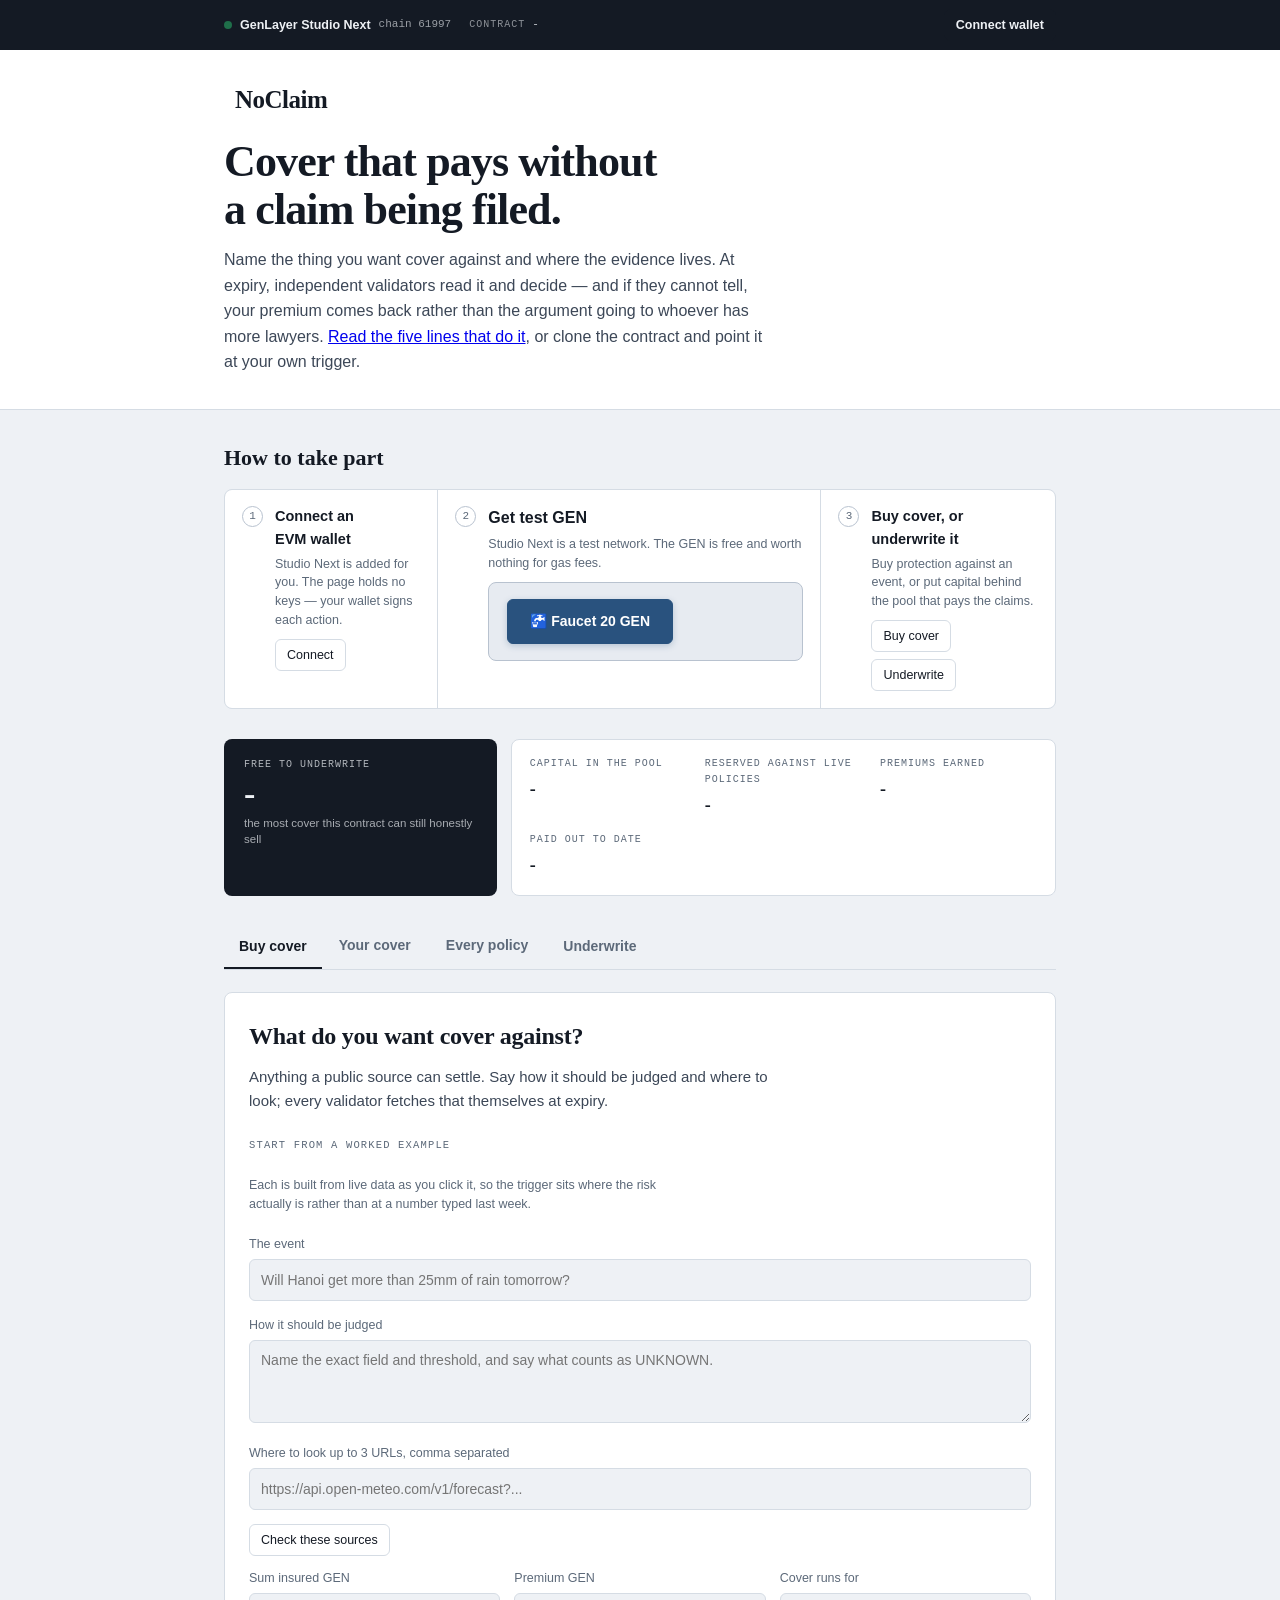
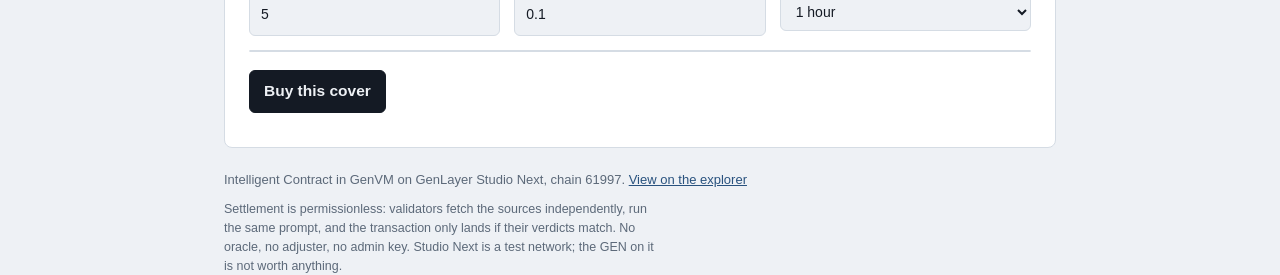
==== commit c5f894db: "feat: English faucet box with single button, on-click wallet loader/input, and pure JS EIP-55 checks" ====
--- a/frontend/noclaim.html
+++ b/frontend/noclaim.html
@@ -88,18 +88,29 @@
     <li id="step-gen">
       <span class="tick"></span>
       <div>
-        <h3>Faucet tự động mở</h3>
-        <p>Studio Next is a test network. The GEN is free and worth nothing for gas fees. <span class="auto-faucet-tag">⚡ Tự động faucet khi kết nối ví</span></p>
+        <h3>Get test GEN</h3>
+        <p>Studio Next is a test network. The GEN is free and worth nothing for gas fees.</p>
         <div class="faucet-box">
-          <div class="faucet-top-row">
-            <div class="action-status-wrap">
-              <button type="button" class="faucet-main-btn" id="step-gen-btn">Faucet tự động mở (+20 GEN)</button>
+          <div class="faucet-single-btn-wrap" id="faucet-single-btn-wrap">
+            <button type="button" class="faucet-main-btn" id="step-gen-btn">
+              <span>🚰 Faucet 20 GEN</span>
+            </button>
+          </div>
+          <div class="faucet-panel" id="faucet-panel" hidden>
+            <div class="faucet-panel-top">
+              <span class="faucet-panel-title">Fund address with 20 test GEN:</span>
+              <button type="button" class="faucet-close-link" id="btn-close-faucet" title="Hide">Close &times;</button>
             </div>
-            <span class="faucet-note">Nhận 20 test GEN miễn phí để làm phí giao dịch</span>
-          </div>
-          <div class="faucet-manual-row">
-            <input type="text" id="faucet-custom-addr" placeholder="Dán địa chỉ ví 0x... để faucet ngay" spellcheck="false" class="faucet-input">
-            <button type="button" class="faucet-sub-btn" id="faucet-custom-btn">Faucet ví này</button>
+            <div class="faucet-helpers-row">
+              <button type="button" class="faucet-helper-btn" id="btn-load-my-wallet">📋 Load connected wallet</button>
+              <button type="button" class="faucet-helper-btn" id="btn-clear-wallet">Clear</button>
+            </div>
+            <div class="faucet-action-row">
+              <input type="text" id="faucet-custom-addr" placeholder="0x... (paste wallet address)" spellcheck="false" class="faucet-input">
+              <div class="action-status-wrap">
+                <button type="button" class="faucet-action-btn" id="faucet-custom-btn">Request 20 GEN</button>
+              </div>
+            </div>
           </div>
         </div>
       </div>
--- a/frontend/styles.css
+++ b/frontend/styles.css
@@ -1368,7 +1368,7 @@
 .steps-live p { margin: 0 0 9px; font-size: 12.5px; color: var(--muted); line-height: 1.5; }
 .steps-live button { margin: 0; }
 .steps-live #step-connect.done button { display: none; }
-.steps-live #step-gen { min-width: 280px; }
+.steps-live #step-gen { min-width: 320px; }
 .steps-live #step-gen.done { background: var(--surface) !important; }
 .steps-live #step-gen.done h3,
 .steps-live #step-gen.done p { opacity: 1 !important; }
@@ -1377,8 +1377,6 @@
 .steps-live #step-gen button { display: inline-block !important; }
 .steps-live #step-gen .action-status-wrap { display: inline-flex !important; }
 .steps-live #step-gen .faucet-box { display: flex !important; }
-.steps-live #step-gen .faucet-manual-row { display: flex !important; }
-.steps-live #step-gen .auto-faucet-tag { display: inline-block !important; }
 
 @media (min-width: 900px) {
   .steps-live {
@@ -1390,35 +1388,34 @@
   background: var(--sunk);
   border: 1.5px solid var(--line-strong);
   border-radius: var(--radius);
-  padding: 14px 16px;
+  padding: 16px 18px;
   margin-top: 10px;
   display: flex;
   flex-direction: column;
   gap: 10px;
 }
 
-.faucet-top-row {
+.faucet-single-btn-wrap {
   display: flex;
   align-items: center;
-  gap: 10px;
-  flex-wrap: wrap;
+  gap: 12px;
 }
 
 .faucet-main-btn {
   font-family: var(--body);
-  font-size: 13.5px;
-  font-weight: 600;
-  padding: 8px 18px;
+  font-size: 14px;
+  font-weight: 600;
+  padding: 10px 22px;
   border-radius: 6px;
   background: var(--accent);
-  color: #ffffff;
+  color: #ffffff !important;
   border: 1px solid var(--accent);
   cursor: pointer;
   box-shadow: 0 2px 6px rgba(41, 82, 126, 0.25);
   transition: all 0.15s ease;
   display: inline-flex;
   align-items: center;
-  gap: 6px;
+  gap: 8px;
 }
 
 .faucet-main-btn:hover {
@@ -1426,24 +1423,90 @@
   box-shadow: 0 4px 10px rgba(41, 82, 126, 0.35);
 }
 
-.faucet-note {
+.faucet-panel {
+  background: var(--surface);
+  border: 1px solid var(--line-strong);
+  border-radius: 8px;
+  padding: 12px 14px;
+  margin-top: 6px;
+  display: flex;
+  flex-direction: column;
+  gap: 10px;
+  animation: fadeIn 0.2s ease-out;
+}
+
+.faucet-panel[hidden] {
+  display: none !important;
+}
+
+.faucet-panel-top {
+  display: flex;
+  align-items: center;
+  justify-content: space-between;
+  gap: 8px;
+}
+
+.faucet-panel-title {
+  font-size: 12.5px;
+  font-weight: 600;
+  color: var(--ink-soft);
+}
+
+.faucet-close-link {
+  background: transparent;
+  border: none;
   font-size: 12px;
   color: var(--muted);
-}
-
-.faucet-manual-row {
+  cursor: pointer;
+  padding: 2px 6px;
+  border-radius: 4px;
+}
+
+.faucet-close-link:hover {
+  color: var(--ink);
+  background: var(--sunk);
+}
+
+.faucet-helpers-row {
+  display: flex;
+  align-items: center;
+  gap: 8px;
+  flex-wrap: wrap;
+}
+
+.faucet-helper-btn {
+  font-family: var(--mono);
+  font-size: 11.5px;
+  font-weight: 500;
+  padding: 4px 10px;
+  border-radius: 4px;
+  background: var(--ground);
+  border: 1px solid var(--line-strong);
+  color: var(--ink-soft);
+  cursor: pointer;
+  transition: all 0.15s ease;
+}
+
+.faucet-helper-btn:hover {
+  background: var(--surface);
+  border-color: var(--accent);
+  color: var(--accent);
+}
+
+.faucet-action-row {
   display: flex;
   align-items: center;
   gap: 8px;
   width: 100%;
+  flex-wrap: wrap;
 }
 
 .faucet-input {
   font-family: var(--mono);
   font-size: 12.5px;
-  padding: 8px 12px;
+  padding: 9px 12px;
   flex: 1;
-  min-width: 0;
+  min-width: 240px;
   border: 1.5px solid var(--line-strong);
   border-radius: 6px;
   background: var(--surface);
@@ -1457,24 +1520,22 @@
   box-shadow: 0 0 0 2px rgba(41, 82, 126, 0.15);
 }
 
-.faucet-sub-btn {
+.faucet-action-btn {
   font-family: var(--body);
-  font-size: 12.5px;
-  font-weight: 600;
-  padding: 8px 16px;
+  font-size: 13px;
+  font-weight: 600;
+  padding: 9px 18px;
   border-radius: 6px;
-  background: var(--surface);
-  border: 1.5px solid var(--line-strong);
-  color: var(--ink);
+  background: var(--ink);
+  color: var(--ground) !important;
+  border: 1px solid var(--ink);
   cursor: pointer;
   white-space: nowrap;
   transition: all 0.15s ease;
 }
 
-.faucet-sub-btn:hover {
-  border-color: var(--accent);
-  color: var(--accent);
-  background: var(--ground);
+.faucet-action-btn:hover {
+  filter: brightness(1.2);
 }
 
 .step-actions { display: flex; gap: 7px; flex-wrap: wrap; }
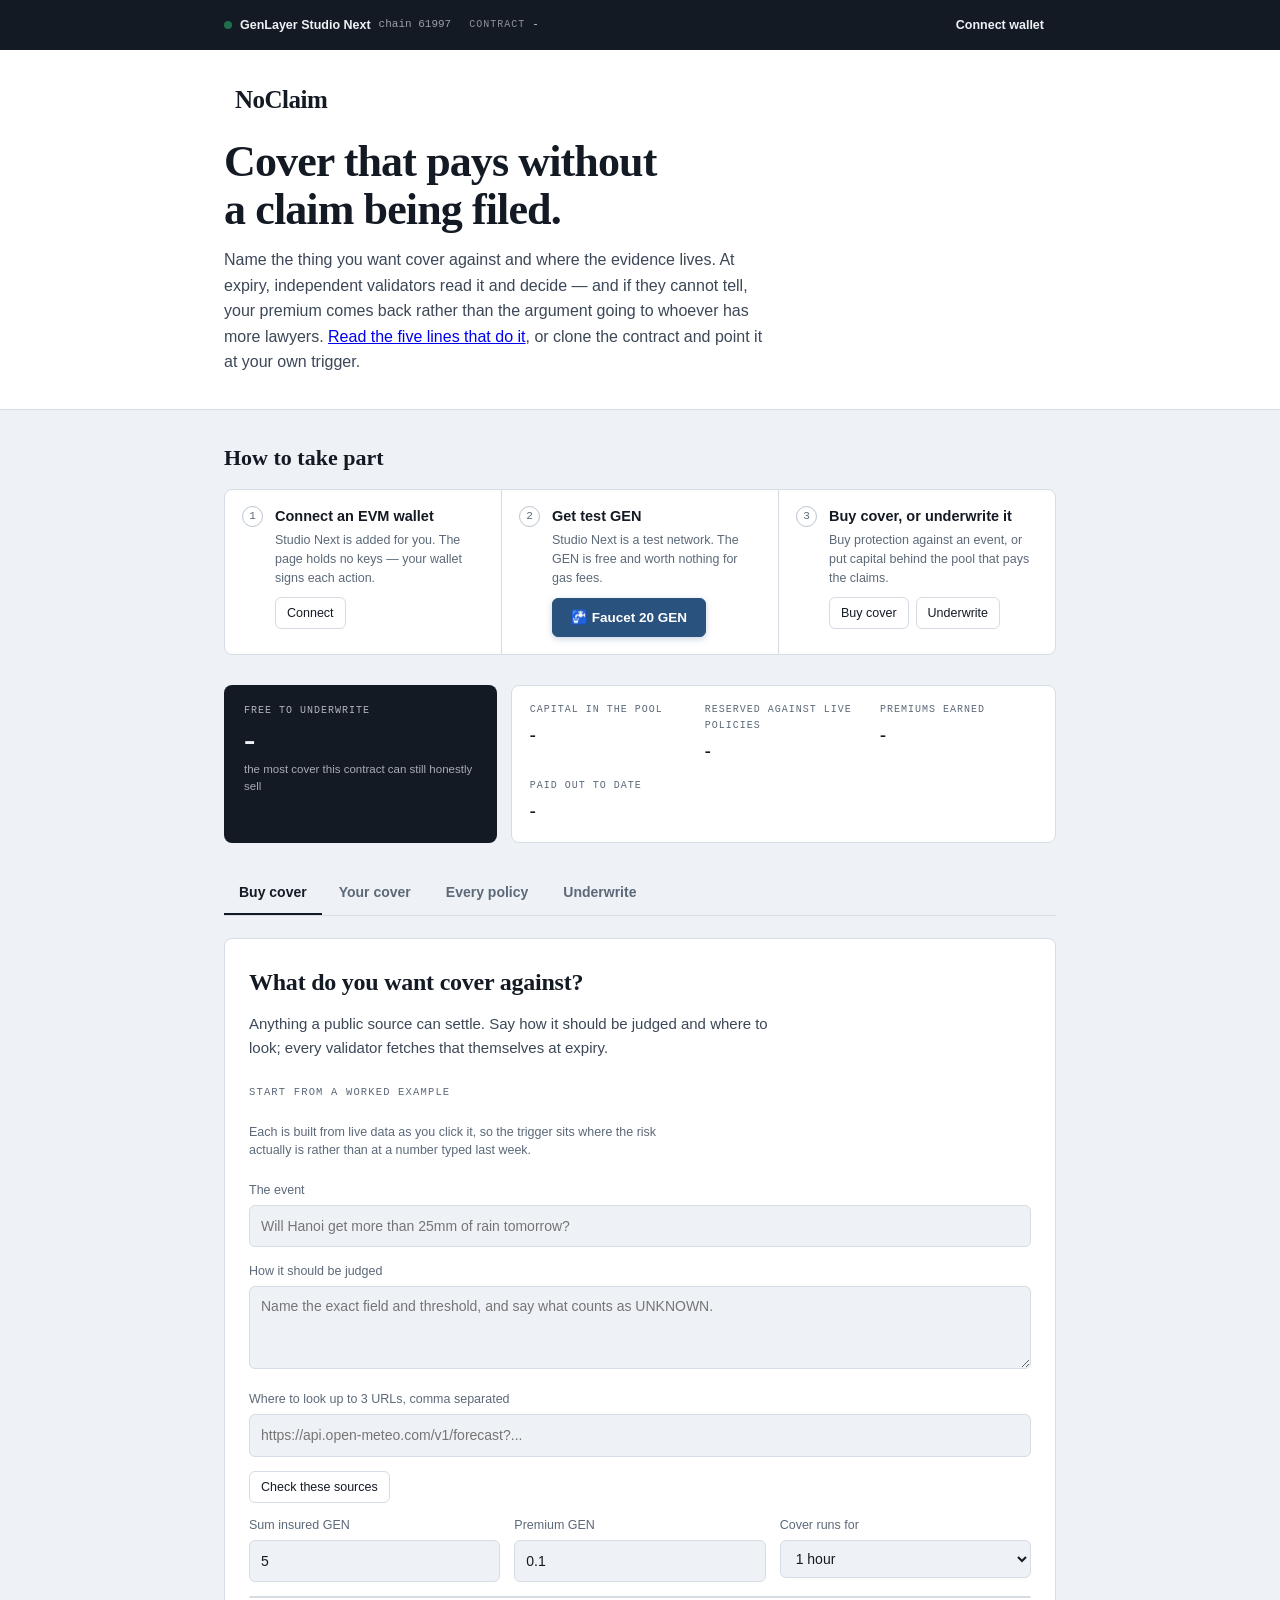
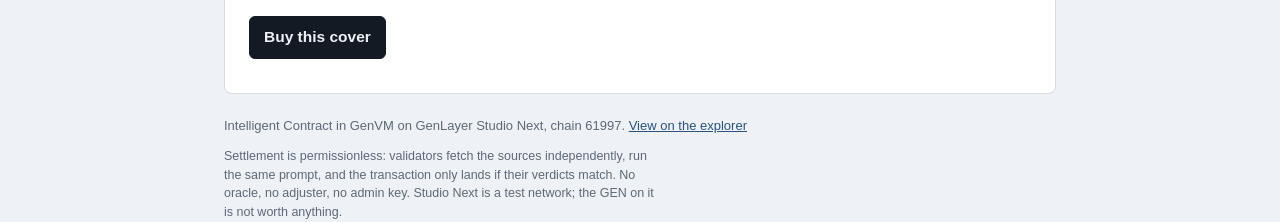
==== commit c969b342: "fix: streamline faucet UX, eliminate duplicate buttons and nested boxes, and balance step cards" ====
--- a/frontend/noclaim.html
+++ b/frontend/noclaim.html
@@ -90,23 +90,28 @@
       <div>
         <h3>Get test GEN</h3>
         <p>Studio Next is a test network. The GEN is free and worth nothing for gas fees.</p>
-        <div class="faucet-box">
-          <div class="faucet-single-btn-wrap" id="faucet-single-btn-wrap">
+        
+        <div class="faucet-card" id="faucet-card">
+          <!-- State A: Initial closed view with single button -->
+          <div id="faucet-closed-view" class="faucet-closed-view">
             <button type="button" class="faucet-main-btn" id="step-gen-btn">
               <span>🚰 Faucet 20 GEN</span>
             </button>
           </div>
-          <div class="faucet-panel" id="faucet-panel" hidden>
-            <div class="faucet-panel-top">
-              <span class="faucet-panel-title">Fund address with 20 test GEN:</span>
-              <button type="button" class="faucet-close-link" id="btn-close-faucet" title="Hide">Close &times;</button>
+
+          <!-- State B: Expanded interactive view (replaces button when opened) -->
+          <div id="faucet-open-view" class="faucet-open-view" hidden>
+            <div class="faucet-form-head">
+              <span class="faucet-form-title">Send 20 test GEN to address:</span>
+              <button type="button" class="faucet-close-x" id="btn-close-faucet" title="Close" aria-label="Close">&times;</button>
             </div>
-            <div class="faucet-helpers-row">
-              <button type="button" class="faucet-helper-btn" id="btn-load-my-wallet">📋 Load connected wallet</button>
-              <button type="button" class="faucet-helper-btn" id="btn-clear-wallet">Clear</button>
+            <div class="faucet-input-box">
+              <input type="text" id="faucet-custom-addr" placeholder="0x... (paste EVM wallet address)" spellcheck="false" class="faucet-address-input">
             </div>
-            <div class="faucet-action-row">
-              <input type="text" id="faucet-custom-addr" placeholder="0x... (paste wallet address)" spellcheck="false" class="faucet-input">
+            <div class="faucet-form-foot">
+              <button type="button" class="faucet-pill-btn" id="btn-load-my-wallet" title="Load your connected wallet address">
+                <span>📋 Use connected wallet</span>
+              </button>
               <div class="action-status-wrap">
                 <button type="button" class="faucet-action-btn" id="faucet-custom-btn">Request 20 GEN</button>
               </div>
--- a/frontend/styles.css
+++ b/frontend/styles.css
@@ -1368,44 +1368,31 @@
 .steps-live p { margin: 0 0 9px; font-size: 12.5px; color: var(--muted); line-height: 1.5; }
 .steps-live button { margin: 0; }
 .steps-live #step-connect.done button { display: none; }
-.steps-live #step-gen { min-width: 320px; }
-.steps-live #step-gen.done { background: var(--surface) !important; }
-.steps-live #step-gen.done h3,
-.steps-live #step-gen.done p { opacity: 1 !important; }
-.steps-live #step-gen h3 { font-size: 16px; font-weight: 700; color: var(--ink); margin-bottom: 4px; }
-
 .steps-live #step-gen button { display: inline-block !important; }
 .steps-live #step-gen .action-status-wrap { display: inline-flex !important; }
-.steps-live #step-gen .faucet-box { display: flex !important; }
-
-@media (min-width: 900px) {
+.steps-live #step-gen .faucet-card { display: block !important; }
+
+@media (min-width: 860px) {
   .steps-live {
-    grid-template-columns: minmax(200px, 1fr) minmax(360px, 1.8fr) minmax(220px, 1.1fr);
+    grid-template-columns: repeat(3, minmax(0, 1fr));
   }
 }
 
-.faucet-box {
-  background: var(--sunk);
-  border: 1.5px solid var(--line-strong);
-  border-radius: var(--radius);
-  padding: 16px 18px;
+.faucet-card {
   margin-top: 10px;
-  display: flex;
-  flex-direction: column;
-  gap: 10px;
-}
-
-.faucet-single-btn-wrap {
+  width: 100%;
+}
+
+.faucet-closed-view {
   display: flex;
   align-items: center;
-  gap: 12px;
 }
 
 .faucet-main-btn {
   font-family: var(--body);
-  font-size: 14px;
-  font-weight: 600;
-  padding: 10px 22px;
+  font-size: 13.5px;
+  font-weight: 600;
+  padding: 8px 18px;
   border-radius: 6px;
   background: var(--accent);
   color: #ffffff !important;
@@ -1415,7 +1402,7 @@
   transition: all 0.15s ease;
   display: inline-flex;
   align-items: center;
-  gap: 8px;
+  gap: 7px;
 }
 
 .faucet-main-btn:hover {
@@ -1423,119 +1410,120 @@
   box-shadow: 0 4px 10px rgba(41, 82, 126, 0.35);
 }
 
-.faucet-panel {
-  background: var(--surface);
-  border: 1px solid var(--line-strong);
+.faucet-open-view {
+  background: var(--surface);
+  border: 1.5px solid var(--line-strong);
   border-radius: 8px;
-  padding: 12px 14px;
-  margin-top: 6px;
+  padding: 11px 13px;
   display: flex;
   flex-direction: column;
-  gap: 10px;
-  animation: fadeIn 0.2s ease-out;
-}
-
-.faucet-panel[hidden] {
+  gap: 8px;
+  animation: fadeIn 0.18s ease-out;
+  box-shadow: 0 3px 12px rgba(0, 0, 0, 0.06);
+}
+
+.faucet-open-view[hidden] {
   display: none !important;
 }
 
-.faucet-panel-top {
+.faucet-form-head {
   display: flex;
   align-items: center;
   justify-content: space-between;
   gap: 8px;
 }
 
-.faucet-panel-title {
-  font-size: 12.5px;
+.faucet-form-title {
+  font-size: 12px;
   font-weight: 600;
   color: var(--ink-soft);
 }
 
-.faucet-close-link {
+.faucet-close-x {
   background: transparent;
   border: none;
-  font-size: 12px;
+  font-size: 16px;
+  line-height: 1;
   color: var(--muted);
   cursor: pointer;
-  padding: 2px 6px;
+  padding: 0 4px;
+  margin: -2px -2px 0 0;
   border-radius: 4px;
 }
 
-.faucet-close-link:hover {
+.faucet-close-x:hover {
   color: var(--ink);
   background: var(--sunk);
 }
 
-.faucet-helpers-row {
+.faucet-input-box {
+  width: 100%;
+}
+
+.faucet-address-input {
+  width: 100%;
+  box-sizing: border-box;
+  font-family: var(--mono);
+  font-size: 11.5px;
+  padding: 7px 10px;
+  border: 1px solid var(--line-strong);
+  border-radius: 6px;
+  background: var(--ground);
+  color: var(--ink);
+  outline: none;
+  transition: border-color 0.12s ease, background 0.12s ease;
+}
+
+.faucet-address-input:focus {
+  border-color: var(--accent);
+  background: var(--surface);
+  box-shadow: 0 0 0 2px rgba(41, 82, 126, 0.15);
+}
+
+.faucet-form-foot {
   display: flex;
   align-items: center;
+  justify-content: space-between;
   gap: 8px;
   flex-wrap: wrap;
 }
 
-.faucet-helper-btn {
-  font-family: var(--mono);
-  font-size: 11.5px;
+.faucet-pill-btn {
+  font-family: var(--mono);
+  font-size: 11px;
   font-weight: 500;
-  padding: 4px 10px;
+  padding: 5px 9px;
   border-radius: 4px;
   background: var(--ground);
-  border: 1px solid var(--line-strong);
+  border: 1px solid var(--line);
   color: var(--ink-soft);
   cursor: pointer;
-  transition: all 0.15s ease;
-}
-
-.faucet-helper-btn:hover {
+  transition: all 0.12s ease;
+}
+
+.faucet-pill-btn:hover {
   background: var(--surface);
   border-color: var(--accent);
   color: var(--accent);
 }
 
-.faucet-action-row {
-  display: flex;
-  align-items: center;
-  gap: 8px;
-  width: 100%;
-  flex-wrap: wrap;
-}
-
-.faucet-input {
-  font-family: var(--mono);
-  font-size: 12.5px;
-  padding: 9px 12px;
-  flex: 1;
-  min-width: 240px;
-  border: 1.5px solid var(--line-strong);
-  border-radius: 6px;
-  background: var(--surface);
-  color: var(--ink);
-  outline: none;
-  transition: border-color 0.15s ease, box-shadow 0.15s ease;
-}
-
-.faucet-input:focus {
-  border-color: var(--accent);
-  box-shadow: 0 0 0 2px rgba(41, 82, 126, 0.15);
-}
-
 .faucet-action-btn {
   font-family: var(--body);
-  font-size: 13px;
-  font-weight: 600;
-  padding: 9px 18px;
+  font-size: 12.5px;
+  font-weight: 600;
+  padding: 6px 15px;
   border-radius: 6px;
-  background: var(--ink);
-  color: var(--ground) !important;
-  border: 1px solid var(--ink);
+  background: var(--accent);
+  color: #ffffff !important;
+  border: 1px solid var(--accent);
   cursor: pointer;
   white-space: nowrap;
-  transition: all 0.15s ease;
+  transition: all 0.12s ease;
 }
 
 .faucet-action-btn:hover {
-  filter: brightness(1.2);
+  filter: brightness(1.15);
+  box-shadow: 0 2px 6px rgba(41, 82, 126, 0.25);
 }
 
 .step-actions { display: flex; gap: 7px; flex-wrap: wrap; }
